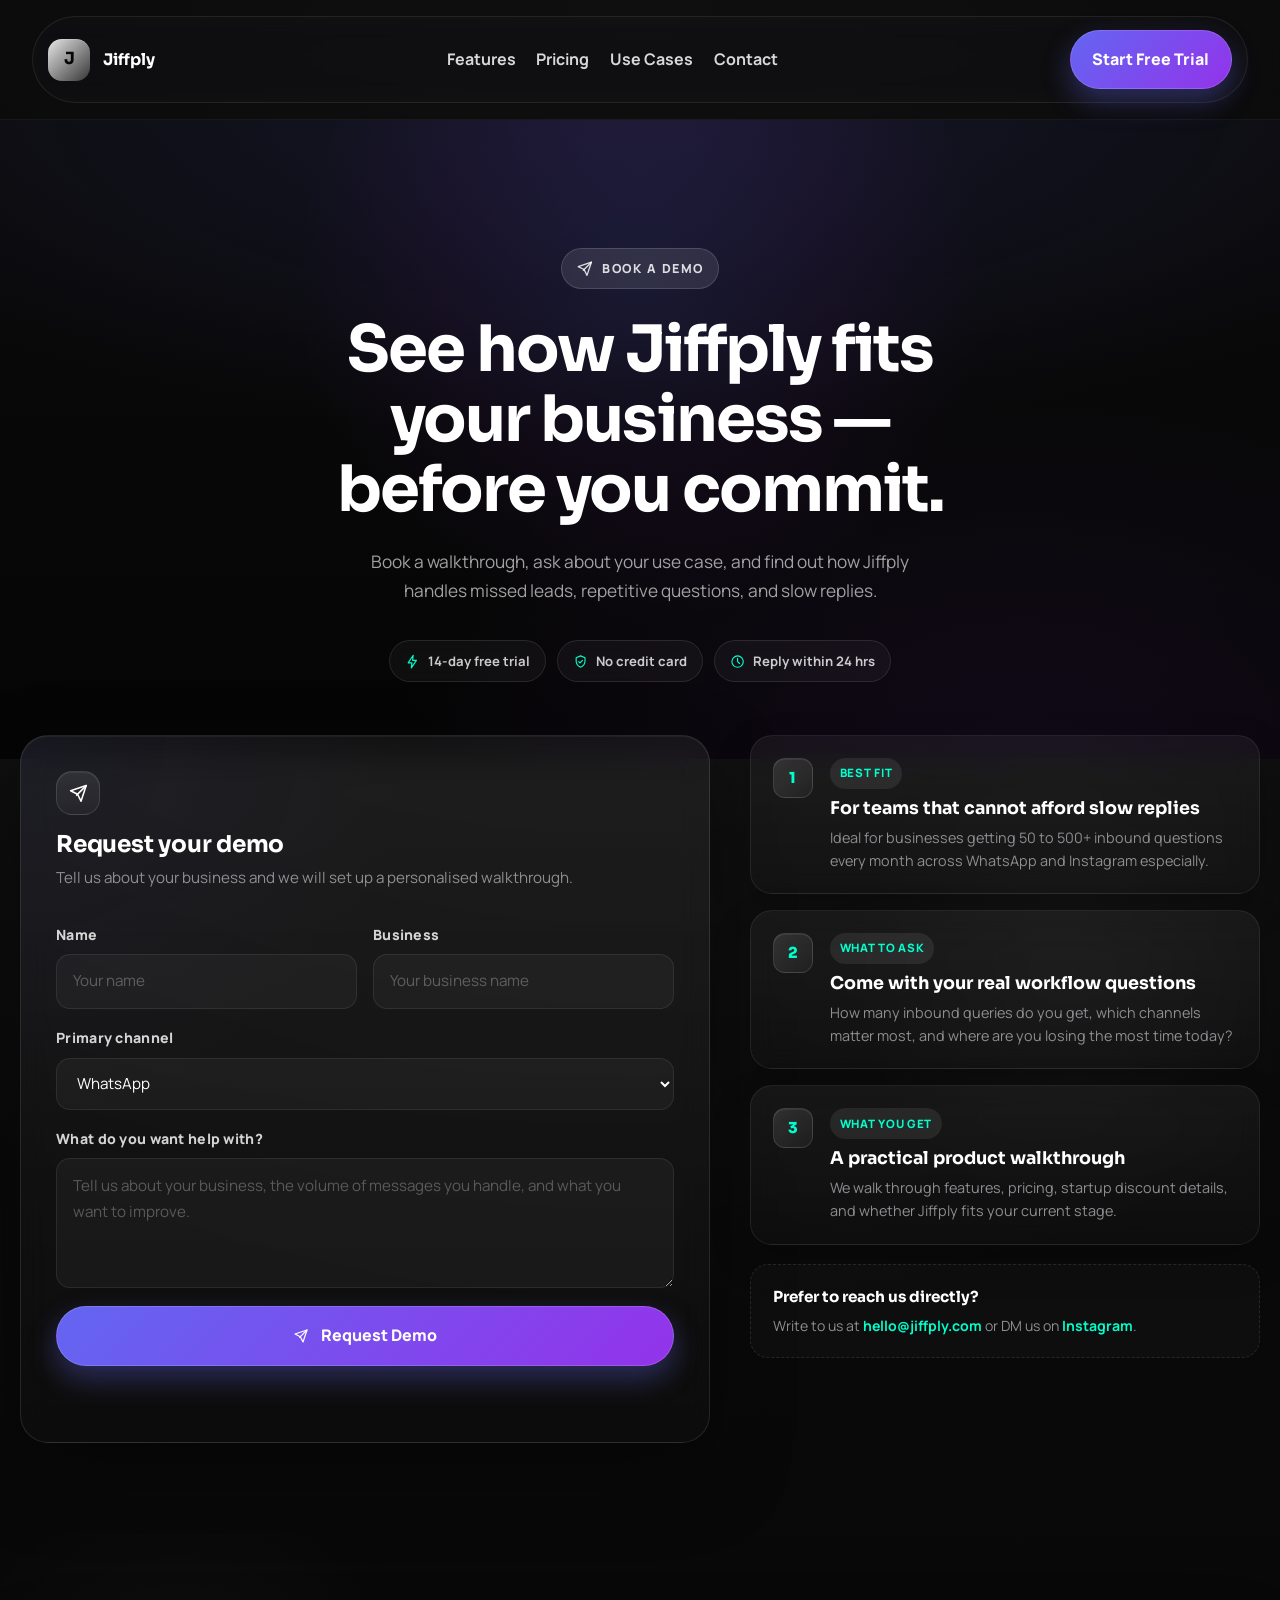
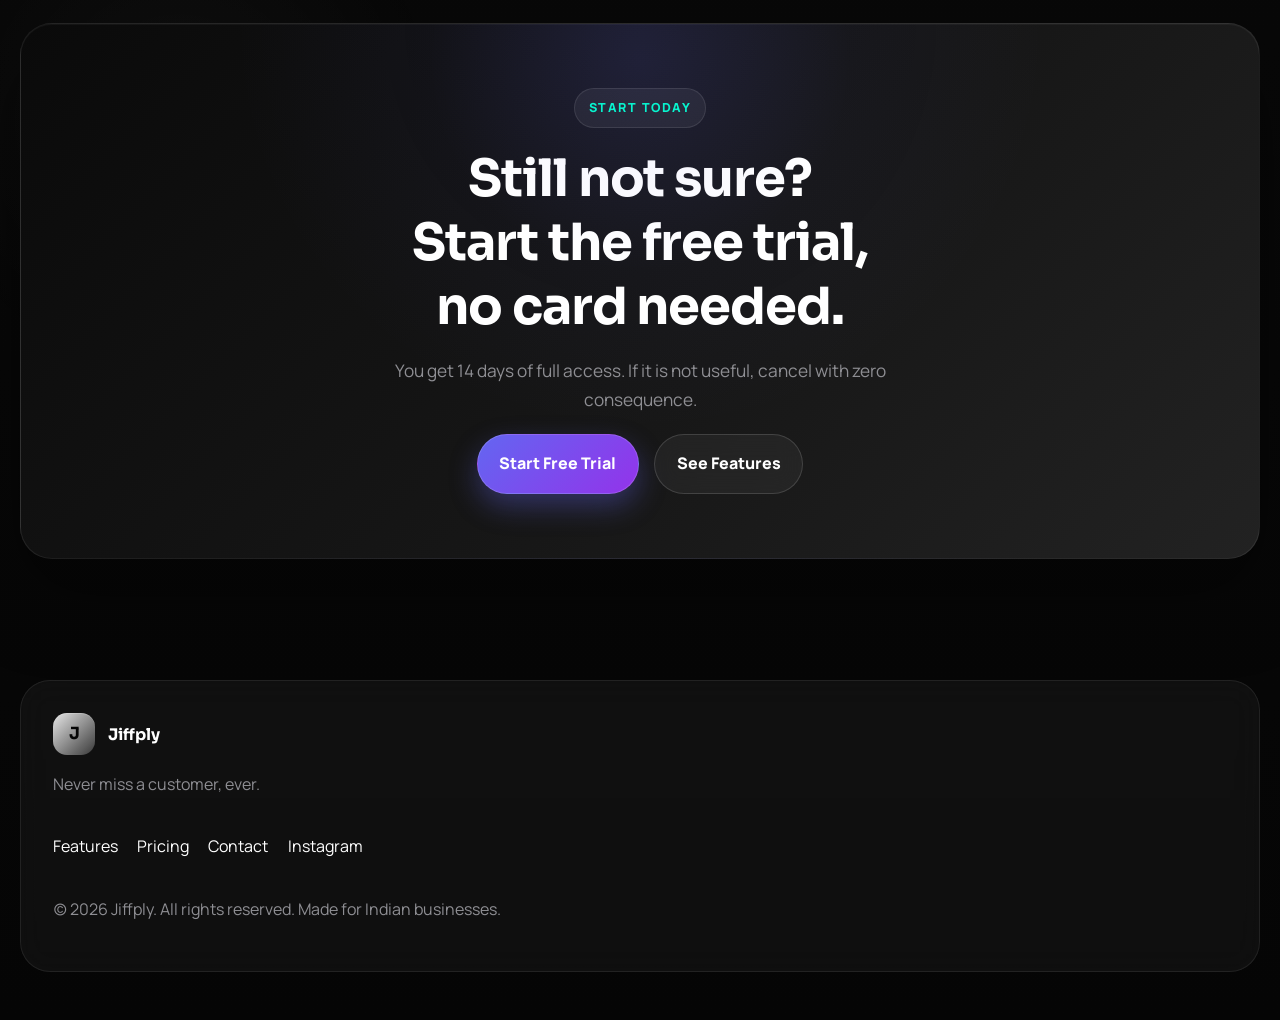
==== contact.html @ d22c8cb6 "feat: add global design system styles and update contact page layout" ====
<!DOCTYPE html>
<html lang="en">
  <head>
    <meta charset="UTF-8" />
    <meta name="viewport" content="width=device-width, initial-scale=1.0" />
    <title>Contact Jiffply | Book a Demo</title>
    <meta
      name="description"
      content="Book a Jiffply demo and see how it can reduce missed leads, speed up replies, and improve customer communication across all channels."
    />
    <link rel="preconnect" href="https://fonts.googleapis.com" />
    <link rel="preconnect" href="https://fonts.gstatic.com" crossorigin />
    <link
      href="https://fonts.googleapis.com/css2?family=Manrope:wght@400;500;600;700;800&family=Sora:wght@600;700;800&display=swap"
      rel="stylesheet"
    />
    <link rel="stylesheet" href="assets/css/style.css" />
  </head>
  <body>
    <svg class="icon-sprite" aria-hidden="true">
      <symbol id="icon-chat" viewBox="0 0 24 24">
        <path d="M7 17.5 4 20l1-4.2A8 8 0 1 1 20 12a8 8 0 0 1-8 8 8.2 8.2 0 0 1-5-1.7Z" />
      </symbol>
      <symbol id="icon-file" viewBox="0 0 24 24">
        <path d="M14 3H8a2 2 0 0 0-2 2v14a2 2 0 0 0 2 2h8a2 2 0 0 0 2-2V7Z" />
        <path d="M14 3v4h4" />
        <path d="M9 13h6" />
        <path d="M9 17h4" />
      </symbol>
      <symbol id="icon-bolt" viewBox="0 0 24 24">
        <path d="M13 2 5 14h6l-1 8 8-12h-6Z" />
      </symbol>
      <symbol id="icon-briefcase" viewBox="0 0 24 24">
        <rect x="4" y="7" width="16" height="12" rx="2" />
        <path d="M8 7V5a2 2 0 0 1 2-2h4a2 2 0 0 1 2 2v2" />
        <path d="M4 12h16" />
      </symbol>
      <symbol id="icon-send" viewBox="0 0 24 24">
        <path d="M21 3 10 14" />
        <path d="m21 3-6 18-4-8-8-4Z" />
      </symbol>
      <symbol id="icon-users" viewBox="0 0 24 24">
        <circle cx="9" cy="8" r="3" />
        <path d="M4 19a5 5 0 0 1 10 0" />
        <path d="M16 5.5a3 3 0 0 1 0 5" />
        <path d="M15 19a4.5 4.5 0 0 1 5-4.4" />
      </symbol>
      <symbol id="icon-check" viewBox="0 0 24 24">
        <path d="M5 12l5 5L20 7" />
      </symbol>
      <symbol id="icon-clock" viewBox="0 0 24 24">
        <circle cx="12" cy="12" r="9" />
        <path d="M12 7v5l3 3" />
      </symbol>
      <symbol id="icon-shield" viewBox="0 0 24 24">
        <path d="m12 3 7 3v5c0 4.5-3 8.1-7 10-4-1.9-7-5.5-7-10V6Z" />
        <path d="m9 12 2 2 4-4" />
      </symbol>
    </svg>
    <div class="page-shell">
      <header class="site-header" data-header>
        <div class="container">
          <div class="nav-wrap">
            <a class="brand" href="index.html"><span class="brand-mark"><span>J</span></span><span>Jiffply</span></a>
            <nav class="nav-links" aria-label="Primary">
              <a href="features.html">Features</a>
              <a href="pricing.html">Pricing</a>
              <a href="index.html#use-cases">Use Cases</a>
              <a href="contact.html">Contact</a>
            </nav>
            <div class="nav-actions">
              <a class="btn btn-primary" href="#demo">Start Free Trial</a>
            </div>
            <button class="menu-toggle" type="button" aria-label="Open menu" aria-expanded="false" data-menu-toggle>
              <span class="sr-only">Menu</span>
              <span class="menu-toggle-bars" aria-hidden="true">
                <span></span>
                <span></span>
                <span></span>
              </span>
            </button>
          </div>
          <div class="mobile-backdrop" data-mobile-backdrop hidden></div>
          <aside class="mobile-panel" data-mobile-panel hidden role="dialog" aria-modal="true" aria-label="Mobile navigation">
            <div class="mobile-panel-head">
              <a class="brand" href="index.html" aria-label="Jiffply home">
                <span class="brand-mark"><span>J</span></span>
                <span>Jiffply</span>
              </a>
              <button class="mobile-close" type="button" aria-label="Close menu" data-menu-close>
                <span class="sr-only">Close menu</span>
                <span aria-hidden="true">+</span>
              </button>
            </div>
            <div class="mobile-panel-links">
              <a href="features.html">Features</a>
              <a href="pricing.html">Pricing</a>
              <a href="index.html#use-cases">Use Cases</a>
              <a href="contact.html">Contact</a>
            </div>
            <div class="mobile-panel-foot">
              <a class="mobile-social" href="https://www.instagram.com/jiffply/" target="_blank" rel="noreferrer">Instagram / @jiffply</a>
              <a class="btn btn-primary" href="#demo">Start Free Trial</a>
            </div>
          </aside>
        </div>
      </header>

      <main>
        <!-- ═══ HERO ═══ -->
        <section class="contact-hero" id="demo">
          <div class="contact-hero-glow" aria-hidden="true"></div>
          <div class="container">
            <div class="contact-hero-inner">
              <span class="eyebrow"><svg class="icon" aria-hidden="true"><use href="#icon-send"></use></svg> Book a demo</span>
              <h1 class="contact-hero-title">See how Jiffply fits your business — before you commit.</h1>
              <p class="contact-hero-lead">Book a walkthrough, ask about your use case, and find out how Jiffply handles missed leads, repetitive questions, and slow replies.</p>
              <div class="contact-trust-strip">
                <div class="contact-trust-item">
                  <svg class="icon" aria-hidden="true"><use href="#icon-bolt"></use></svg>
                  <span>14-day free trial</span>
                </div>
                <div class="contact-trust-item">
                  <svg class="icon" aria-hidden="true"><use href="#icon-shield"></use></svg>
                  <span>No credit card</span>
                </div>
                <div class="contact-trust-item">
                  <svg class="icon" aria-hidden="true"><use href="#icon-clock"></use></svg>
                  <span>Reply within 24 hrs</span>
                </div>
              </div>
            </div>
          </div>
        </section>

        <!-- ═══ FORM + INFO GRID ═══ -->
        <section class="section contact-section">
          <div class="container contact-layout">
            <!-- Form Column -->
            <div class="contact-form-col">
              <div class="contact-form-card reveal">
                <div class="contact-form-head">
                  <div class="feature-icon icon-compact"><svg class="icon" aria-hidden="true"><use href="#icon-send"></use></svg></div>
                  <h2 class="contact-form-title">Request your demo</h2>
                  <p class="contact-form-subtitle">Tell us about your business and we will set up a personalised walkthrough.</p>
                </div>
                <form class="contact-form" data-demo-form>
                  <div class="contact-form-row">
                    <div class="field">
                      <label for="name">Name</label>
                      <input id="name" name="name" type="text" placeholder="Your name" />
                    </div>
                    <div class="field">
                      <label for="business">Business</label>
                      <input id="business" name="business" type="text" placeholder="Your business name" />
                    </div>
                  </div>
                  <div class="field">
                    <label for="channel">Primary channel</label>
                    <select id="channel" name="channel">
                      <option>WhatsApp</option>
                      <option>Instagram</option>
                      <option>Website</option>
                      <option>Email</option>
                    </select>
                  </div>
                  <div class="field">
                    <label for="message">What do you want help with?</label>
                    <textarea id="message" name="message" placeholder="Tell us about your business, the volume of messages you handle, and what you want to improve."></textarea>
                  </div>
                  <button class="btn btn-primary contact-submit-btn" type="submit">
                    <svg class="icon" aria-hidden="true"><use href="#icon-send"></use></svg>
                    Request Demo
                  </button>
                  <p class="form-status" data-form-status></p>
                </form>
              </div>
            </div>

            <!-- Info Column -->
            <div class="contact-info-col">
              <div class="contact-info-stack">
                <article class="contact-info-card reveal">
                  <div class="contact-info-number">1</div>
                  <div class="contact-info-body">
                    <span class="card-kicker">Best fit</span>
                    <h3 class="card-title">For teams that cannot afford slow replies</h3>
                    <p class="muted">Ideal for businesses getting 50 to 500+ inbound questions every month across WhatsApp and Instagram especially.</p>
                  </div>
                </article>
                <article class="contact-info-card reveal">
                  <div class="contact-info-number">2</div>
                  <div class="contact-info-body">
                    <span class="card-kicker">What to ask</span>
                    <h3 class="card-title">Come with your real workflow questions</h3>
                    <p class="muted">How many inbound queries do you get, which channels matter most, and where are you losing the most time today?</p>
                  </div>
                </article>
                <article class="contact-info-card reveal">
                  <div class="contact-info-number">3</div>
                  <div class="contact-info-body">
                    <span class="card-kicker">What you get</span>
                    <h3 class="card-title">A practical product walkthrough</h3>
                    <p class="muted">We walk through features, pricing, startup discount details, and whether Jiffply fits your current stage.</p>
                  </div>
                </article>
              </div>

              <!-- Direct contact mini-section -->
              <div class="contact-direct-card reveal">
                <strong>Prefer to reach us directly?</strong>
                <p class="muted">Write to us at <a href="mailto:hello@jiffply.com" class="contact-email-link">hello@jiffply.com</a> or DM us on <a href="https://www.instagram.com/jiffply/" target="_blank" rel="noreferrer" class="contact-email-link">Instagram</a>.</p>
              </div>
            </div>
          </div>
        </section>

        <!-- ═══ CTA BAND ═══ -->
        <section class="section">
          <div class="container">
            <div class="contact-cta-band reveal">
              <div class="contact-cta-glow" aria-hidden="true"></div>
              <span class="eyebrow eyebrow-dark">Start today</span>
              <h2 class="section-title">Still not sure? Start the free trial, no card needed.</h2>
              <p class="lead" style="max-width: 560px;">You get 14 days of full access. If it is not useful, cancel with zero consequence.</p>
              <div class="btn-row" style="justify-content: center; margin-top: 1.2rem;">
                <a class="btn btn-primary" href="#demo">Start Free Trial</a>
                <a class="btn btn-secondary" href="features.html">See Features</a>
              </div>
            </div>
          </div>
        </section>
      </main>

      <footer class="site-footer">
        <div class="container">
          <div class="footer-shell">
            <div>
              <a class="brand" href="index.html" style="color: var(--ink);"><span class="brand-mark"><span>J</span></span><span>Jiffply</span></a>
              <p class="footer-meta">Never miss a customer, ever.</p>
            </div>
            <div class="footer-links">
              <a href="features.html">Features</a>
              <a href="pricing.html">Pricing</a>
              <a href="contact.html">Contact</a>
              <a href="https://www.instagram.com/jiffply/" target="_blank" rel="noreferrer">Instagram</a>
            </div>
            <div class="footer-meta">
              <p>(c) 2026 Jiffply. All rights reserved. Made for Indian businesses.</p>
            </div>
          </div>
        </div>
      </footer>
    </div>

    <script src="assets/js/main.js"></script>
  </body>
</html>
---- assets/css/style.css ----
:root {
  --ink: #ffffff;
  --ink-soft: #8e8e93;
  --paper: #050505;
  --surface: rgba(255, 255, 255, 0.035);
  --surface-2: rgba(255, 255, 255, 0.06);
  --line: rgba(255, 255, 255, 0.08);
  --navy: #050505;
  --teal: #00ffcc;
  --teal-bright: #33ffdd;
  --green: #10b981;
  --rose: #f43f5e;
  --sky: #0ea5e9;
  --gold: #f59e0b;
  --primary: #6366f1;
  --primary-glow: rgba(99, 102, 241, 0.18);
  --accent: #9333ea;
  --radius-xl: 32px;
  --radius-lg: 24px;
  --radius-md: 18px;
  --shadow-lg: 0 28px 70px rgba(0, 0, 0, 0.65);
  --shadow-md: 0 18px 42px rgba(0, 0, 0, 0.45);
  --max-width: 1240px;
  --section-space: clamp(3.5rem, 7vw, 6.5rem);
}

*,
*::before,
*::after {
  box-sizing: border-box;
}

html {
  scroll-behavior: smooth;
}

body {
  margin: 0;
  font-family: "Manrope", sans-serif;
  color: var(--ink);
  background: 
    radial-gradient(circle at 50% 0%, rgba(255, 255, 255, 0.06) 0%, transparent 50%),
    linear-gradient(180deg, #0d0d0d 0%, #050505 100%);
  line-height: 1.7;
}

body::before,
body::after {
  content: "";
  position: fixed;
  inset: 0;
  pointer-events: none;
  z-index: -2;
}

body::after {
  z-index: -1;
  opacity: 0.12;
  background-image:
    linear-gradient(rgba(255, 255, 255, 0.02) 1px, transparent 1px),
    linear-gradient(90deg, rgba(255, 255, 255, 0.02) 1px, transparent 1px);
  background-size: 40px 40px;
  mask-image: linear-gradient(180deg, rgba(0, 0, 0, 0.35), transparent 90%);
}

body.menu-open {
  overflow: hidden;
}

a {
  color: inherit;
  text-decoration: none;
}

button,
input,
textarea,
select {
  font: inherit;
}

svg,
img {
  display: block;
  max-width: 100%;
}

.icon-sprite {
  position: absolute;
  width: 0;
  height: 0;
  overflow: hidden;
}

.icon {
  width: 1.1rem;
  height: 1.1rem;
  fill: none;
  stroke: currentColor;
  stroke-width: 1.8;
  stroke-linecap: round;
  stroke-linejoin: round;
  flex: 0 0 auto;
}

.page-shell {
  overflow: clip;
}

.container {
  width: min(calc(100% - 1.4rem), var(--max-width));
  margin: 0 auto;
}

.homepage main {
  display: grid;
  gap: 1.35rem;
  padding: 0 0 2.25rem;
}

.homepage .container {
  width: min(calc(100% - 1.8rem), 1360px);
}

.homepage .hero,
.homepage .section {
  padding: 0;
}

.homepage .section::before {
  display: none;
}

.homepage .social-strip {
  margin: 0;
}

.homepage .hero > .container,
.homepage .section > .container,
.homepage .social-strip > .container {
  position: relative;
  padding: clamp(1.45rem, 2.8vw, 2.45rem);
  border-radius: 38px;
  overflow: hidden;
  isolation: isolate;
  border: 1px solid rgba(255, 255, 255, 0.08);
  background: linear-gradient(180deg, rgba(255, 255, 255, 0.045), rgba(255, 255, 255, 0.02));
  box-shadow:
    0 28px 80px rgba(0, 0, 0, 0.34),
    inset 0 1px 0 rgba(255, 255, 255, 0.05);
}

.homepage .hero > .container {
  padding: clamp(1.65rem, 3vw, 2.7rem);
  border-color: rgba(255, 255, 255, 0.1);
  background: linear-gradient(180deg, rgba(255, 255, 255, 0.055), rgba(255, 255, 255, 0.022));
}

.homepage .hero > .container::before,
.homepage .section > .container::before,
.homepage .social-strip > .container::before {
  content: "";
  position: absolute;
  inset: -1px;
  border-radius: inherit;
  background:
    radial-gradient(circle at 12% 0%, rgba(255, 255, 255, 0.14), transparent 24%),
    radial-gradient(circle at 88% 100%, rgba(255, 255, 255, 0.1), transparent 30%),
    linear-gradient(180deg, rgba(255, 255, 255, 0.035), transparent 30%);
  z-index: -2;
  opacity: 0.92;
}

.homepage .hero > .container::after,
.homepage .section > .container::after,
.homepage .social-strip > .container::after {
  content: "";
  position: absolute;
  inset: 0;
  border-radius: inherit;
  background-image:
    linear-gradient(rgba(255, 255, 255, 0.024) 1px, transparent 1px),
    linear-gradient(90deg, rgba(255, 255, 255, 0.024) 1px, transparent 1px);
  background-size: 34px 34px;
  opacity: 0.24;
  mask-image: linear-gradient(180deg, rgba(0, 0, 0, 0.55), transparent 94%);
  z-index: -1;
  pointer-events: none;
}

.homepage .hero-grid,
.homepage .split,
.homepage .channel-showcase {
  gap: clamp(1.35rem, 2.6vw, 2.2rem);
}

.homepage .hero-panel {
  padding: clamp(1.35rem, 2.3vw, 2rem);
  border-radius: 30px;
  background: linear-gradient(180deg, rgba(255, 255, 255, 0.06), rgba(255, 255, 255, 0.025));
  border: 1px solid rgba(255, 255, 255, 0.08);
  box-shadow: inset 0 1px 0 rgba(255, 255, 255, 0.045);
}

.homepage .title {
  max-width: 16ch;
  text-wrap: balance;
}

.homepage .section-header {
  max-width: 820px;
  margin-bottom: 2.4rem;
}

.homepage .hero-note {
  width: fit-content;
  padding: 0.82rem 1rem;
  border-radius: 999px;
  border: 1px solid rgba(255, 255, 255, 0.1);
  background: rgba(255, 255, 255, 0.05);
  box-shadow: 0 12px 32px rgba(0, 0, 0, 0.2);
}

.homepage .stat-card {
  background: linear-gradient(180deg, rgba(255, 255, 255, 0.075), rgba(255, 255, 255, 0.035));
  box-shadow:
    0 16px 40px rgba(0, 0, 0, 0.2),
    inset 0 1px 0 rgba(255, 255, 255, 0.04);
}

.homepage .hero-board {
  min-height: 520px;
}

.homepage .board-shell {
  padding: 1.3rem;
  border-radius: 38px;
  box-shadow:
    0 36px 90px rgba(0, 0, 0, 0.42),
    inset 0 1px 0 rgba(255, 255, 255, 0.06);
}

.homepage .strip-card,
.homepage .story-card,
.homepage .feature-card,
.homepage .problem-card,
.homepage .persona-card,
.homepage .compare-card,
.homepage .pricing-card,
.homepage .trust-card,
.homepage .privacy-point,
.homepage .channel-panel,
.homepage .pricing-stat,
.homepage .pricing-features,
.homepage .pricing-side-card {
  border-color: rgba(255, 255, 255, 0.1);
  box-shadow:
    0 20px 46px rgba(0, 0, 0, 0.26),
    inset 0 1px 0 rgba(255, 255, 255, 0.03);
}

.homepage .strip-card,
.homepage .story-card,
.homepage .feature-card,
.homepage .problem-card,
.homepage .persona-card,
.homepage .compare-card,
.homepage .pricing-card,
.homepage .trust-card,
.homepage .channel-panel {
  transition:
    transform 220ms ease,
    border-color 220ms ease,
    box-shadow 220ms ease,
    background 220ms ease;
}

.homepage .strip-card:hover,
.homepage .story-card:hover,
.homepage .feature-card:hover,
.homepage .problem-card:hover,
.homepage .persona-card:hover,
.homepage .compare-card:hover,
.homepage .pricing-card:hover,
.homepage .trust-card:hover,
.homepage .channel-panel:hover {
  transform: translateY(-5px);
  border-color: rgba(255, 255, 255, 0.16);
  box-shadow:
    0 28px 64px rgba(0, 0, 0, 0.34),
    0 0 38px rgba(255, 255, 255, 0.045),
    inset 0 1px 0 rgba(255, 255, 255, 0.05);
}

.homepage .story-grid,
.homepage .feature-grid,
.homepage .persona-grid,
.homepage .trust-grid,
.homepage .pricing-showcase,
.homepage .faq-list {
  gap: 1.15rem;
}

.homepage .compare-card {
  background: linear-gradient(180deg, rgba(255, 255, 255, 0.055), rgba(255, 255, 255, 0.028));
}

.homepage .faq-list {
  padding: 0.35rem 0.2rem 0;
}

.homepage .proof-rail,
.homepage .problem-layout,
.homepage .process-shell,
.homepage .feature-layout,
.homepage .channel-editorial,
.homepage .truth-layout {
  display: grid;
  gap: 1.35rem;
}

.homepage .proof-rail {
  align-items: end;
}

.homepage .proof-copy .section-title {
  max-width: 13ch;
}

.homepage .proof-stats {
  display: grid;
  gap: 0.8rem;
}

.homepage .proof-stat {
  padding: 1rem 0;
  border-top: 1px solid rgba(255, 255, 255, 0.12);
}

.homepage .proof-stat:first-child {
  border-top: 0;
  padding-top: 0;
}

.homepage .proof-stat strong {
  display: block;
  margin-bottom: 0.2rem;
  font-family: "Sora", sans-serif;
  font-size: clamp(1.7rem, 4vw, 2.5rem);
  line-height: 1;
}

.homepage .problem-pulse,
.homepage .feature-spotlight,
.homepage .truth-compare {
  border: 1px solid rgba(255, 255, 255, 0.08);
  background: linear-gradient(180deg, rgba(255, 255, 255, 0.05), rgba(255, 255, 255, 0.022));
  box-shadow:
    0 18px 44px rgba(0, 0, 0, 0.2),
    inset 0 1px 0 rgba(255, 255, 255, 0.035);
}

.homepage .problem-pulse {
  display: grid;
  gap: 0.35rem;
  margin-top: 1.5rem;
  padding: 1rem 1.1rem;
  border-radius: 22px;
}

.homepage .pain-list {
  display: grid;
  gap: 0.4rem;
}

.homepage .pain-item,
.homepage .feature-line,
.homepage .privacy-line,
.homepage .audience-row {
  display: flex;
  gap: 1rem;
  align-items: flex-start;
  padding: 1.15rem 0;
  border-top: 1px solid rgba(255, 255, 255, 0.1);
}

.homepage .pain-item:first-child,
.homepage .feature-line:first-child,
.homepage .privacy-line:first-child,
.homepage .audience-row:first-child {
  border-top: 0;
  padding-top: 0;
}

.homepage .pain-item .card-title,
.homepage .feature-line strong,
.homepage .channel-band strong,
.homepage .audience-copy .card-title {
  margin-top: 0.2rem;
}

.homepage .feature-line strong {
  display: block;
  margin-bottom: 0.28rem;
  font-family: "Sora", sans-serif;
  font-size: 1rem;
}

.homepage .feature-line span {
  color: var(--ink-soft);
}

.homepage .process-copy {
  max-width: 680px;
}

.homepage .process-steps {
  display: grid;
  gap: 0.9rem;
}

.homepage .process-step {
  display: flex;
  gap: 1rem;
  align-items: flex-start;
  padding: 1.1rem 1.15rem;
  border-radius: 24px;
  border: 1px solid rgba(255, 255, 255, 0.08);
  background: linear-gradient(180deg, rgba(255, 255, 255, 0.04), rgba(255, 255, 255, 0.02));
}

.homepage .process-step .card-title {
  margin-top: 0.45rem;
}

.homepage .feature-spotlight {
  padding: 1.3rem;
  border-radius: 28px;
}

.homepage .feature-spotlight .section-title {
  font-size: clamp(1.8rem, 3vw, 2.8rem);
}

.homepage .feature-points,
.homepage .truth-points {
  display: grid;
  gap: 0.8rem;
  margin: 1.25rem 0 0;
  padding: 0;
  list-style: none;
}

.homepage .feature-points li,
.homepage .truth-points li {
  position: relative;
  padding-left: 1.15rem;
  color: var(--ink-soft);
}

.homepage .feature-points li::before,
.homepage .truth-points li::before {
  content: "";
  position: absolute;
  left: 0;
  top: 0.62rem;
  width: 0.45rem;
  height: 0.45rem;
  border-radius: 999px;
  background: #fff;
  box-shadow: 0 0 12px rgba(255, 255, 255, 0.32);
}

.homepage .feature-lines {
  display: grid;
  gap: 0;
}

.homepage .channel-band-stack {
  display: grid;
  gap: 0;
}

.homepage .channel-band {
  padding: 1.15rem 0;
  border-top: 1px solid rgba(255, 255, 255, 0.12);
}

.homepage .channel-band:first-child {
  border-top: 0;
  padding-top: 0;
}

.homepage .channel-band p,
.homepage .privacy-line p {
  margin: 0.35rem 0 0;
  color: var(--ink-soft);
}

.homepage .truth-copy {
  max-width: 720px;
}

.homepage .truth-compare {
  display: grid;
  border-radius: 28px;
  overflow: hidden;
}

.homepage .truth-column {
  padding: 1.3rem;
}

.homepage .truth-column + .truth-column {
  border-top: 1px solid rgba(255, 255, 255, 0.08);
}

.homepage .truth-column-bad {
  background: linear-gradient(180deg, rgba(255, 255, 255, 0.045), rgba(255, 255, 255, 0.025));
}

.homepage .truth-column-good {
  background: linear-gradient(180deg, rgba(255, 255, 255, 0.065), rgba(255, 255, 255, 0.03));
}

.homepage .privacy-lines {
  display: grid;
  gap: 0;
  margin-top: 1.4rem;
}

.homepage .privacy-line strong {
  display: block;
  font-family: "Sora", sans-serif;
}

.homepage .audience-list {
  display: grid;
  gap: 0;
}

.homepage .audience-row {
  display: grid;
  gap: 0.9rem;
  align-items: start;
}

.homepage .audience-role {
  display: flex;
  align-items: center;
  gap: 0.85rem;
  min-width: 0;
}

.homepage .audience-copy {
  min-width: 0;
}

.homepage .audience-copy .card-title {
  margin-bottom: 0.45rem;
}

.homepage .audience-signal {
  align-self: start;
  justify-self: start;
  padding: 0.55rem 0.8rem;
  border-radius: 999px;
  border: 1px solid rgba(255, 255, 255, 0.1);
  background: rgba(255, 255, 255, 0.06);
  color: var(--ink);
  font-size: 0.8rem;
  font-weight: 800;
  white-space: nowrap;
}

.section {
  padding: var(--section-space) 0;
  position: relative;
}

.section::before {
  content: "";
  position: absolute;
  inset: 0;
  z-index: -1;
  pointer-events: none;
}

.section:nth-of-type(odd)::before {
  background: radial-gradient(circle at 14% 26%, rgba(255, 255, 255, 0.035), transparent 22%);
}

.section:nth-of-type(even)::before {
  background: radial-gradient(circle at 84% 30%, rgba(255, 255, 255, 0.03), transparent 22%);
}

.section-header {
  max-width: 740px;
  margin-bottom: 2.2rem;
}

.eyebrow {
  display: inline-flex;
  align-items: center;
  gap: 0.55rem;
  padding: 0.55rem 0.85rem;
  border-radius: 999px;
  border: 1px solid rgba(255, 255, 255, 0.14);
  background: rgba(255, 255, 255, 0.1);
  color: rgba(255, 255, 255, 0.84);
  font-size: 0.78rem;
  font-weight: 800;
  letter-spacing: 0.12em;
  text-transform: uppercase;
  margin-bottom: 1.15rem;
}

.eyebrow-dark {
  background: rgba(255, 255, 255, 0.06);
  border-color: rgba(255, 255, 255, 0.1);
  color: var(--teal);
}

.title {
  margin: 1rem 0 1.2rem;
  font-family: "Sora", sans-serif;
  font-size: clamp(2.8rem, 7vw, 5.5rem);
  line-height: 1.2;
  letter-spacing: -0.03em;
}

.section-title {
  margin: 0 0 1rem;
  font-family: "Sora", sans-serif;
  font-size: clamp(2rem, 4vw, 3.5rem);
  line-height: 1.25;
  letter-spacing: -0.02em;
}

.lead,
.section-copy,
.muted {
  color: var(--ink-soft);
}

.lead {
  font-size: 1.08rem;
  max-width: 700px;
}

.btn-row {
  display: flex;
  flex-wrap: wrap;
  gap: 0.95rem;
}

.btn {
  display: inline-flex;
  align-items: center;
  justify-content: center;
  gap: 0.65rem;
  min-height: 54px;
  padding: 0.95rem 1.35rem;
  border: 1px solid transparent;
  border-radius: 999px;
  font-weight: 800;
  transition: transform 180ms ease, box-shadow 180ms ease, background 180ms ease, border-color 180ms ease;
}

.btn:hover,
.btn:focus-visible {
  transform: translateY(-2px);
}

.btn .icon {
  width: 1.05rem;
  height: 1.05rem;
  flex: 0 0 auto;
}

.stat-icon {
  display: inline-grid;
  place-items: center;
  width: 38px;
  height: 38px;
  border-radius: 10px;
  margin-bottom: 0.55rem;
  background: rgba(255, 255, 255, 0.03);
}

.btn-primary {
  background: linear-gradient(135deg, var(--primary), var(--accent));
  color: #ffffff;
  border: 1px solid rgba(255, 255, 255, 0.15);
  box-shadow: 0 12px 28px rgba(99, 102, 241, 0.35);
}

.btn-primary:hover {
  background: linear-gradient(135deg, #4f46e5, #7c3aed);
  box-shadow: 0 16px 36px rgba(99, 102, 241, 0.55), 0 0 20px rgba(147, 51, 234, 0.3);
  transform: translateY(-2px);
}

.btn-secondary {
  background: rgba(255, 255, 255, 0.05);
  border-color: rgba(255, 255, 255, 0.14);
  color: #fff;
  backdrop-filter: blur(12px);
}

.btn-ghost {
  background: rgba(255, 255, 255, 0.07);
  border-color: rgba(255, 255, 255, 0.12);
  color: var(--ink);
}

.site-header {
  position: sticky;
  top: 0;
  z-index: 50;
  padding: 1rem 0;
  transition: padding 180ms ease, background 180ms ease, box-shadow 180ms ease, border 180ms ease;
  backdrop-filter: blur(20px);
  background: rgba(3, 3, 6, 0.45);
  border-bottom: 1px solid rgba(255, 255, 255, 0.05);
}

.site-header .container {
  width: min(calc(100% - 4rem), 1460px);
}

.site-header.is-scrolled {
  padding: 0.6rem 0;
  background: rgba(3, 3, 6, 0.78);
  box-shadow: 0 12px 40px rgba(0, 0, 0, 0.4);
  border-bottom: 1px solid rgba(255, 255, 255, 0.08);
}

.nav-wrap {
  display: flex;
  align-items: center;
  justify-content: space-between;
  gap: 1rem;
  padding: 0.8rem 0.95rem;
  border-radius: 999px;
  border: 1px solid rgba(255, 255, 255, 0.08);
  background: rgba(255, 255, 255, 0.03);
  backdrop-filter: blur(8px);
}

.brand {
  display: inline-flex;
  align-items: center;
  gap: 0.8rem;
  font-family: "Sora", sans-serif;
  font-weight: 700;
  color: #fff;
}

.brand-mark {
  width: 42px;
  height: 42px;
  display: inline-grid;
  place-items: center;
  border-radius: 14px;
  background: linear-gradient(135deg, rgba(255, 255, 255, 0.9), rgba(130, 130, 130, 0.35));
  box-shadow: inset 0 1px 0 rgba(255, 255, 255, 0.18);
  color: #050505;
}

.brand-mark span {
  font-size: 1.05rem;
}

.nav-links,
.nav-actions {
  display: none;
}

.nav-links {
  gap: 1.3rem;
  color: rgba(255, 255, 255, 0.84);
}

.nav-links a {
  font-weight: 700;
}

.menu-toggle {
  width: 48px;
  height: 48px;
  padding: 0;
  border: 1px solid rgba(255, 255, 255, 0.14);
  border-radius: 999px;
  background: rgba(255, 255, 255, 0.06);
  color: #fff;
  font-weight: 700;
  display: inline-grid;
  place-items: center;
  position: relative;
}

.menu-toggle-bars {
  width: 18px;
  display: grid;
  gap: 4px;
}

.menu-toggle-bars span {
  display: block;
  height: 2px;
  border-radius: 999px;
  background: #fff;
  transition: transform 180ms ease, opacity 180ms ease;
}

.menu-toggle[aria-expanded="true"] .menu-toggle-bars span:nth-child(1) {
  transform: translateY(6px) rotate(45deg);
}

.menu-toggle[aria-expanded="true"] .menu-toggle-bars span:nth-child(2) {
  opacity: 0;
}

.menu-toggle[aria-expanded="true"] .menu-toggle-bars span:nth-child(3) {
  transform: translateY(-6px) rotate(-45deg);
}

.sr-only {
  position: absolute;
  width: 1px;
  height: 1px;
  padding: 0;
  margin: -1px;
  overflow: hidden;
  clip: rect(0, 0, 0, 0);
  white-space: nowrap;
  border: 0;
}

.mobile-backdrop {
  position: fixed;
  inset: 0;
  background: rgba(0, 0, 0, 0.68);
  backdrop-filter: blur(10px);
  opacity: 0;
  transition: opacity 220ms ease;
  z-index: 58;
}

.mobile-backdrop[hidden],
.mobile-panel[hidden] {
  display: none;
}

.mobile-backdrop.is-open {
  opacity: 1;
}

.mobile-panel {
  position: fixed;
  top: 0;
  right: 0;
  width: min(88vw, 380px);
  height: 100dvh;
  display: grid;
  grid-template-rows: auto 1fr auto;
  gap: 1.15rem;
  padding: 1rem;
  border-left: 1px solid rgba(255, 255, 255, 0.12);
  border-radius: 28px 0 0 28px;
  background:
    radial-gradient(circle at top left, rgba(255, 255, 255, 0.12), transparent 28%),
    linear-gradient(180deg, rgba(23, 23, 23, 0.98), rgba(5, 5, 5, 0.99));
  color: #fff;
  box-shadow: -24px 0 80px rgba(0, 0, 0, 0.45);
  overflow-y: auto;
  transform: translateX(105%);
  opacity: 0;
  transition: transform 260ms cubic-bezier(0.22, 1, 0.36, 1), opacity 220ms ease;
  z-index: 59;
}

.mobile-panel.is-open {
  transform: translateX(0);
  opacity: 1;
}

.mobile-panel-head {
  display: flex;
  align-items: center;
  justify-content: space-between;
  gap: 0.8rem;
}

.mobile-close {
  width: 44px;
  height: 44px;
  padding: 0;
  border: 1px solid rgba(255, 255, 255, 0.12);
  border-radius: 999px;
  background: rgba(255, 255, 255, 0.06);
  color: #fff;
  display: inline-grid;
  place-items: center;
  cursor: pointer;
}

.mobile-close span[aria-hidden="true"] {
  font-size: 1.6rem;
  line-height: 1;
  transform: rotate(45deg);
}

.mobile-panel-links,
.mobile-panel-foot {
  display: grid;
  gap: 0.75rem;
}

.mobile-panel-links {
  align-content: start;
}

.mobile-panel-links a,
.mobile-social {
  display: flex;
  align-items: center;
  justify-content: space-between;
  gap: 0.8rem;
  padding: 0.95rem 1rem;
  border-radius: 18px;
  border: 1px solid rgba(255, 255, 255, 0.1);
  background: rgba(255, 255, 255, 0.05);
  color: #fff;
  font-weight: 700;
  transition: transform 180ms ease, border-color 180ms ease, background 180ms ease;
}

.mobile-panel-links a::after,
.mobile-social::after {
  content: "+";
  font-size: 1.1rem;
  line-height: 1;
  color: rgba(255, 255, 255, 0.72);
  transform: rotate(-45deg);
}

.mobile-panel-links a:hover,
.mobile-panel-links a:focus-visible,
.mobile-social:hover,
.mobile-social:focus-visible {
  transform: translateX(-2px);
  border-color: rgba(255, 255, 255, 0.16);
  background: rgba(255, 255, 255, 0.08);
}

.mobile-panel-foot {
  align-content: end;
}

.mobile-panel .btn {
  width: 100%;
}

.homepage .hero-cinematic {
  padding: clamp(1rem, 2.2vw, 2.5rem) 0 clamp(2.5rem, 5vw, 5rem);
  position: relative;
}

.homepage .hero-cinematic > .container {
  position: relative;
  padding: 0;
  border-radius: 0;
  overflow: visible;
  isolation: auto;
  border: none;
  background: transparent;
  box-shadow: none;
  width: min(calc(100% - 4rem), 1460px);
}

.hero-grain {
  position: absolute;
  inset: 0;
  background-image: radial-gradient(rgba(255, 255, 255, 0.14) 1px, transparent 0);
  background-size: 28px 28px;
  opacity: 0.12;
  pointer-events: none;
  z-index: 1;
}

.hero-asymmetric-grid {
  display: grid;
  grid-template-columns: minmax(55%, 1.2fr) minmax(360px, 0.8fr);
  gap: clamp(2rem, 4vw, 4.5rem);
  align-items: center;
  position: relative;
  z-index: 2;
}

@media (max-width: 1024px) {
  .hero-asymmetric-grid {
    grid-template-columns: 1fr;
    gap: 3.5rem;
  }
}

.hero-left-col {
  display: flex;
  flex-direction: column;
}

.hero-eyebrow-container {
  display: flex;
  align-items: center;
  gap: 0.8rem;
  margin-bottom: 1.8rem;
}

.premium-eyebrow {
  display: inline-flex;
  align-items: center;
  gap: 0.6rem;
  padding: 0.5rem 1rem;
  border-radius: 999px;
  border: 1px solid rgba(255, 255, 255, 0.15);
  background: rgba(255, 255, 255, 0.04);
  color: #fff;
  font-size: 0.72rem;
  font-weight: 800;
  letter-spacing: 0.15em;
  text-transform: uppercase;
}

.pulse-dot {
  width: 6px;
  height: 6px;
  border-radius: 50%;
  background: #00ffcc;
  box-shadow: 0 0 12px #00ffcc;
  animation: pulse-active 2s infinite;
}

@keyframes pulse-active {
  0%, 100% { opacity: 0.5; transform: scale(1); }
  50% { opacity: 1; transform: scale(1.3); }
}

.premium-tag {
  font-size: 0.72rem;
  font-weight: 800;
  color: rgba(255, 255, 255, 0.4);
  letter-spacing: 0.12em;
  text-transform: uppercase;
}

.cinematic-headline {
  font-family: "Sora", sans-serif;
  font-size: clamp(2.6rem, 5.8vw, 5.2rem);
  line-height: 0.94;
  letter-spacing: -0.05em;
  font-weight: 800;
  margin: 0 0 2.2rem;
  color: #fff;
  display: flex;
  flex-direction: column;
}

.headline-line {
  display: block;
  opacity: 0;
  transform: translateY(30px);
  animation: slide-up-cinematic 0.9s cubic-bezier(0.16, 1, 0.3, 1) forwards;
}

.headline-line.line-1 { animation-delay: 0.1s; }
.headline-line.line-2 { animation-delay: 0.22s; }
.headline-line.line-3 { 
  animation-delay: 0.34s;
  color: rgba(255, 255, 255, 0.85);
  background: linear-gradient(135deg, #fff 40%, rgba(255,255,255,0.3));
  -webkit-background-clip: text;
  -webkit-text-fill-color: transparent;
}

@keyframes slide-up-cinematic {
  to {
    opacity: 1;
    transform: translateY(0);
  }
}

.hero-asymmetric-body {
  padding-left: clamp(1.2rem, 3vw, 2.2rem);
  border-left: 1px solid rgba(255, 255, 255, 0.08);
  opacity: 0;
  transform: translateY(20px);
  animation: fade-in-up-editorial 0.8s cubic-bezier(0.16, 1, 0.3, 1) 0.48s forwards;
}

@keyframes fade-in-up-editorial {
  to {
    opacity: 1;
    transform: translateY(0);
  }
}

.hero-editorial-lead {
  font-family: "Manrope", sans-serif;
  font-size: 1.12rem;
  line-height: 1.7;
  color: rgba(255, 255, 255, 0.65);
  max-width: 580px;
  margin: 0 0 2.2rem;
}

.hero-editorial-actions {
  display: flex;
  flex-wrap: wrap;
  gap: 1.2rem;
  align-items: center;
  margin-bottom: 3.5rem;
}

.btn-premium-primary {
  background: #fff;
  color: #030306;
  border: 1px solid #fff;
  padding: 1.1rem 2.2rem;
  font-family: "Sora", sans-serif;
  font-size: 0.95rem;
  font-weight: 700;
  border-radius: 999px;
  display: inline-flex;
  align-items: center;
  gap: 0.8rem;
  box-shadow: 0 20px 40px rgba(255, 255, 255, 0.08);
  transition: all 0.3s cubic-bezier(0.16, 1, 0.3, 1);
  cursor: pointer;
}

.btn-premium-primary:hover {
  background: #00ffcc;
  border-color: #00ffcc;
  color: #030306;
  transform: translateY(-3px);
  box-shadow: 0 25px 50px rgba(0, 255, 204, 0.18);
}

.arrow-icon {
  width: 16px;
  height: 16px;
  stroke: currentColor;
  transition: transform 0.3s cubic-bezier(0.16, 1, 0.3, 1);
}

.btn-premium-primary:hover .arrow-icon {
  transform: translateX(4px);
}

.btn-premium-secondary {
  background: rgba(255, 255, 255, 0.02);
  color: rgba(255, 255, 255, 0.85);
  border: 1px solid rgba(255, 255, 255, 0.12);
  padding: 1.1rem 2.2rem;
  font-family: "Sora", sans-serif;
  font-size: 0.95rem;
  font-weight: 700;
  border-radius: 999px;
  transition: all 0.3s cubic-bezier(0.16, 1, 0.3, 1);
  cursor: pointer;
}

.btn-premium-secondary:hover {
  background: rgba(255, 255, 255, 0.06);
  border-color: rgba(255, 255, 255, 0.25);
  color: #fff;
  transform: translateY(-2px);
}

.hero-micro-specs {
  display: flex;
  flex-wrap: wrap;
  gap: clamp(1.5rem, 4vw, 3rem);
  border-top: 1px dashed rgba(255, 255, 255, 0.08);
  padding-top: 2rem;
}

.spec-item {
  display: flex;
  flex-direction: column;
  gap: 0.4rem;
}

.spec-label {
  font-size: 0.65rem;
  font-weight: 800;
  letter-spacing: 0.15em;
  color: rgba(255, 255, 255, 0.35);
}

.spec-val {
  font-family: "Sora", sans-serif;
  font-size: 1.05rem;
  font-weight: 700;
  color: rgba(255, 255, 255, 0.85);
}

.hero-right-col {
  display: flex;
  justify-content: center;
}

.canvas-viewport-wrapper {
  position: relative;
  width: 100%;
  aspect-ratio: 1 / 1;
  max-width: 580px;
  margin: 0 auto;
  border-radius: 32px;
  background: linear-gradient(180deg, rgba(255, 255, 255, 0.04) 0%, rgba(255, 255, 255, 0.005) 100%);
  border: 1px solid rgba(255, 255, 255, 0.07);
  padding: 12px;
  box-shadow: 
    0 40px 100px rgba(0, 0, 0, 0.7),
    inset 0 1px 0 rgba(255, 255, 255, 0.05);
  display: flex;
  flex-direction: column;
  justify-content: space-between;
  overflow: hidden;
  backdrop-filter: blur(24px);
  opacity: 0;
  transform: scale(0.96) translateY(20px);
  animation: fade-in-up-editorial 1s cubic-bezier(0.16, 1, 0.3, 1) 0.3s forwards;
}

.canvas-border-glow {
  position: absolute;
  inset: 0;
  pointer-events: none;
  border-radius: inherit;
  background: radial-gradient(400px circle at var(--mouse-x, 50%) var(--mouse-y, 50%), rgba(255,255,255,0.06), transparent 45%);
  z-index: 2;
}

.canvas-interactive-area {
  flex: 1;
  position: relative;
  width: 100%;
  border-radius: 20px;
  overflow: hidden;
}

#conversationEngineCanvas {
  width: 100%;
  height: 100%;
  display: block;
  background: #030306;
}

.engine-dashboard-controls {
  display: flex;
  flex-direction: column;
  gap: 0.8rem;
  padding: 1rem 0.5rem 0.2rem;
  border-top: 1px solid rgba(255, 255, 255, 0.06);
  position: relative;
  z-index: 10;
}

.dashboard-title {
  font-size: 0.65rem;
  font-weight: 800;
  letter-spacing: 0.18em;
  color: rgba(255, 255, 255, 0.3);
  text-transform: uppercase;
}

.dashboard-selectors {
  display: flex;
  gap: 0.6rem;
}

.selector-btn {
  flex: 1;
  display: inline-flex;
  align-items: center;
  justify-content: center;
  gap: 0.5rem;
  background: rgba(255, 255, 255, 0.02);
  border: 1px solid rgba(255, 255, 255, 0.08);
  border-radius: 8px;
  color: rgba(255, 255, 255, 0.5);
  padding: 0.7rem 0.5rem;
  font-family: "Sora", sans-serif;
  font-size: 0.72rem;
  font-weight: 700;
  cursor: pointer;
  transition: all 0.25s cubic-bezier(0.16, 1, 0.3, 1);
}

.selector-btn:hover {
  background: rgba(255, 255, 255, 0.05);
  border-color: rgba(255, 255, 255, 0.15);
  color: rgba(255, 255, 255, 0.8);
}

.selector-btn.active {
  background: rgba(255, 255, 255, 0.07);
  border-color: rgba(255, 255, 255, 0.2);
  color: #fff;
  box-shadow: inset 0 1px 0 rgba(255,255,255,0.06);
}

.selector-btn .dot {
  width: 5px;
  height: 5px;
  border-radius: 50%;
  background: rgba(255, 255, 255, 0.25);
  transition: all 0.25s cubic-bezier(0.16, 1, 0.3, 1);
}

.selector-btn.active .dot {
  background: #00ffcc;
  box-shadow: 0 0 8px #00ffcc;
}

.strip-card,
.story-card,
.feature-card,
.problem-card,
.persona-card,
.compare-card,
.pricing-card,
.contact-card,
.form-card,
.trust-card {
  border-radius: var(--radius-lg);
  border: 1px solid var(--line);
  background: rgba(255, 255, 255, 0.045);
  backdrop-filter: blur(14px);
  box-shadow: var(--shadow-md);
}

.social-strip {
  margin-top: -2.5rem;
}

.strip-card {
  display: grid;
  gap: 1rem;
  padding: 1.35rem;
}

.logo-row {
  display: grid;
  grid-template-columns: repeat(2, minmax(0, 1fr));
  gap: 0.75rem;
}

.logo-slot {
  display: grid;
  place-items: center;
  min-height: 64px;
  border-radius: 18px;
  border: 1px dashed rgba(255, 255, 255, 0.12);
  background: rgba(255, 255, 255, 0.03);
  color: var(--ink-soft);
  font-weight: 800;
}

.story-grid,
.feature-grid,
.persona-grid,
.compare-grid,
.faq-list {
  display: grid;
  gap: 1rem;
}

.story-card,
.problem-card,
.feature-card,
.persona-card,
.contact-card,
.trust-card,
.form-card {
  padding: 1.4rem;
}

.story-card {
  background: linear-gradient(180deg, rgba(255, 255, 255, 0.06), rgba(255, 255, 255, 0.03));
}

.problem-card {
  background: linear-gradient(180deg, rgba(255, 255, 255, 0.05), rgba(255, 255, 255, 0.025));
}

.feature-card {
  position: relative;
  overflow: hidden;
}

.feature-card::after {
  content: "";
  position: absolute;
  inset: auto -20% -45% auto;
  width: 180px;
  height: 180px;
  border-radius: 50%;
  background: radial-gradient(circle, rgba(255, 255, 255, 0.08), transparent 68%);
}

.card-kicker {
  display: inline-flex;
  padding: 0.35rem 0.6rem;
  border-radius: 999px;
  background: rgba(255, 255, 255, 0.08);
  color: var(--teal);
  font-size: 0.78rem;
  font-weight: 800;
  letter-spacing: 0.06em;
  text-transform: uppercase;
}

.card-title {
  margin: 1rem 0 0.65rem;
  font-family: "Sora", sans-serif;
  font-size: 1.22rem;
  line-height: 1.2;
}

.number-mark {
  display: inline-grid;
  place-items: center;
  width: 42px;
  height: 42px;
  border-radius: 14px;
  background: linear-gradient(135deg, #ffffff, #bdbdbd);
  color: #050505;
  font-family: "Sora", sans-serif;
  font-size: 1rem;
  flex-shrink: 0;
}

.feature-icon {
  width: 52px;
  height: 52px;
  display: inline-grid;
  place-items: center;
  margin-bottom: 1rem;
  border-radius: 16px;
  border: 1px solid rgba(255, 255, 255, 0.12);
  background: linear-gradient(180deg, rgba(255, 255, 255, 0.09), rgba(255, 255, 255, 0.03));
  color: var(--ink);
  box-shadow: inset 0 1px 0 rgba(255, 255, 255, 0.06);
}

.feature-icon .icon {
  width: 1.3rem;
  height: 1.3rem;
}

.feature-icon.icon-inline {
  width: 44px;
  height: 44px;
  margin-bottom: 0;
  flex: 0 0 auto;
}

.feature-icon.icon-compact {
  width: 44px;
  height: 44px;
  margin-bottom: 0.85rem;
}

.channel-showcase {
  display: grid;
  gap: 1rem;
}

.channel-stack {
  display: grid;
  gap: 1rem;
}

.channel-panel {
  padding: 1.1rem;
  border-radius: 22px;
  color: #fff;
  border: 1px solid rgba(255, 255, 255, 0.1);
  box-shadow: var(--shadow-md);
}

.channel-panel.whatsapp {
  background: linear-gradient(135deg, #101010, #1e1e1e);
}

.channel-panel.instagram {
  background: linear-gradient(135deg, #171717, #2b2b2b);
}

.channel-panel.website {
  background: linear-gradient(135deg, #0d0d0d, #242424);
}

.channel-panel.email {
  background: linear-gradient(135deg, #050505, #1a1a1a);
}

.channel-panel strong {
  display: block;
  margin-bottom: 0.4rem;
  font-family: "Sora", sans-serif;
}

.channel-head {
  display: flex;
  align-items: center;
  gap: 0.8rem;
  margin-bottom: 0.45rem;
}

.channel-head strong {
  margin-bottom: 0;
}

.compare-card {
  overflow: hidden;
}

.compare-head {
  display: grid;
  grid-template-columns: 1.4fr repeat(4, minmax(0, 1fr));
  gap: 0.75rem;
  padding: 1.1rem 1.2rem;
  background: rgba(255, 255, 255, 0.05);
  border-bottom: 1px solid var(--line);
  font-weight: 800;
}

.compare-row {
  display: grid;
  grid-template-columns: 1.4fr repeat(4, minmax(0, 1fr));
  gap: 0.75rem;
  padding: 0.95rem 1.2rem;
  border-bottom: 1px solid var(--line);
}

.compare-row:last-child {
  border-bottom: 0;
}

.compare-row span {
  min-width: 0;
}

.compare-row span:first-child,
.compare-head span:first-child {
  font-weight: 800;
}

.compare-jiffply {
  color: #ffffff;
  font-weight: 800;
}

.bullet-list,
.pricing-list,
.contact-list {
  display: grid;
  gap: 0.9rem;
  margin: 1.2rem 0 0;
  padding: 0;
  list-style: none;
}

.bullet-list li,
.pricing-list li,
.contact-list li {
  display: flex;
  gap: 0.75rem;
  align-items: flex-start;
}

.list-mark {
  display: inline-grid;
  place-items: center;
  width: 22px;
  height: 22px;
  margin-top: 0.12rem;
  border-radius: 999px;
  background: rgba(255, 255, 255, 0.08);
  color: var(--teal);
  font-size: 0.75rem;
  font-weight: 900;
  flex: 0 0 auto;
}

.trust-grid {
  display: grid;
  gap: 1rem;
}

.trust-card.bad {
  background: linear-gradient(180deg, rgba(255, 255, 255, 0.05), rgba(255, 255, 255, 0.03));
}

.trust-card.good {
  background: linear-gradient(180deg, rgba(255, 255, 255, 0.065), rgba(255, 255, 255, 0.035));
}

.trust-label {
  display: inline-flex;
  padding: 0.35rem 0.65rem;
  border-radius: 999px;
  font-size: 0.8rem;
  font-weight: 800;
}

.trust-card.bad .trust-label {
  background: rgba(255, 255, 255, 0.08);
  color: #ffffff;
}

.trust-card.good .trust-label {
  background: rgba(255, 255, 255, 0.12);
  color: #ffffff;
}

.quote-box {
  margin-top: 1rem;
  padding: 1rem;
  border-radius: 18px;
  background: rgba(255, 255, 255, 0.05);
  border: 1px solid rgba(255, 255, 255, 0.08);
}

.privacy-band {
  position: relative;
  overflow: hidden;
  padding: 2rem;
  border-radius: var(--radius-xl);
  background: linear-gradient(145deg, #060606 0%, #111111 48%, #1a1a1a 100%);
  color: #fff;
  box-shadow: var(--shadow-lg);
}

.privacy-band::after {
  content: "";
  position: absolute;
  right: -80px;
  top: -80px;
  width: 220px;
  height: 220px;
  border-radius: 50%;
  background: radial-gradient(circle, rgba(255, 255, 255, 0.14), transparent 70%);
}

.privacy-grid {
  display: grid;
  gap: 1rem;
}

.privacy-point {
  padding: 1rem;
  border-radius: 20px;
  background: rgba(255, 255, 255, 0.07);
  border: 1px solid rgba(255, 255, 255, 0.08);
}

.pricing-showcase {
  display: grid;
  gap: 1rem;
  align-items: stretch;
  grid-template-columns: minmax(0, 1fr);
}

.pricing-card {
  position: relative;
  overflow: hidden;
  max-width: none;
  margin: 0;
  padding: 2rem;
  text-align: left;
  border: 1px solid rgba(255, 255, 255, 0.1);
  border-radius: 30px;
  box-shadow: 0 26px 60px rgba(0, 0, 0, 0.3);
  background:
    radial-gradient(circle at 86% 12%, rgba(255, 255, 255, 0.14), transparent 20%),
    radial-gradient(circle at 14% 88%, rgba(255, 255, 255, 0.08), transparent 18%),
    linear-gradient(180deg, rgba(18, 18, 18, 0.98), rgba(9, 9, 9, 0.95));
}

.pricing-card::after {
  content: "";
  position: absolute;
  right: -40px;
  top: -40px;
  width: 180px;
  height: 180px;
  border-radius: 50%;
  background: radial-gradient(circle, rgba(255, 255, 255, 0.08), transparent 68%);
  pointer-events: none;
}

.pricing-grid {
  position: relative;
  z-index: 1;
  display: grid;
  gap: 1.4rem;
}

.pricing-topline {
  display: flex;
  flex-wrap: wrap;
  align-items: center;
  gap: 0.8rem;
}

.pricing-badge {
  display: inline-flex;
  align-items: center;
  gap: 0.45rem;
  padding: 0.45rem 0.75rem;
  border-radius: 999px;
  background: rgba(255, 255, 255, 0.12);
  color: #ffffff;
  font-size: 0.8rem;
  font-weight: 800;
}

.pricing-copy h3 {
  margin: 0.2rem 0 0.65rem;
  font-family: "Sora", sans-serif;
  font-size: clamp(1.65rem, 4vw, 2.35rem);
  line-height: 1.08;
  letter-spacing: -0.04em;
}

.pricing-copy p {
  margin: 0;
  color: var(--ink-soft);
}

.price-block {
  display: grid;
  gap: 0.85rem;
  align-content: start;
}

.price-note {
  display: inline-flex;
  align-items: center;
  gap: 0.5rem;
  padding: 0.45rem 0.75rem;
  width: fit-content;
  border-radius: 999px;
  background: rgba(255, 255, 255, 0.08);
  color: var(--teal);
  font-size: 0.82rem;
  font-weight: 800;
}

.price {
  margin: 0;
  font-family: "Sora", sans-serif;
  font-size: clamp(3rem, 7vw, 4.6rem);
  line-height: 1;
}

.price-subline {
  color: var(--ink-soft);
  font-size: 1rem;
}

.pricing-stats {
  display: grid;
  gap: 0.8rem;
}

.pricing-stat {
  padding: 0.95rem 1rem;
  border-radius: 18px;
  background: rgba(255, 255, 255, 0.05);
  border: 1px solid rgba(255, 255, 255, 0.08);
}

.pricing-stat strong {
  display: block;
  margin-bottom: 0.2rem;
  font-family: "Sora", sans-serif;
  font-size: 1rem;
}

.pricing-features {
  display: grid;
  gap: 0.9rem;
  padding: 1rem;
  border-radius: 22px;
  background: rgba(255, 255, 255, 0.05);
  border: 1px solid rgba(255, 255, 255, 0.08);
}

.pricing-actions {
  display: flex;
  flex-wrap: wrap;
  align-items: center;
  gap: 0.85rem;
}

.pricing-footnote {
  margin: 0;
  color: var(--ink-soft);
  font-weight: 700;
}

.pricing-side {
  display: grid;
  gap: 1rem;
}

.pricing-side-card {
  padding: 1.25rem;
  border-radius: 24px;
  background: rgba(255, 255, 255, 0.05);
  border: 1px solid rgba(255, 255, 255, 0.08);
  box-shadow: var(--shadow-md);
}

.pricing-side-card h4 {
  margin: 0 0 0.55rem;
  font-family: "Sora", sans-serif;
  font-size: 1.05rem;
}

.pricing-side-card p {
  margin: 0;
  color: var(--ink-soft);
}

.faq-item {
  border-bottom: 1px solid var(--line);
}

.faq-button {
  width: 100%;
  display: flex;
  justify-content: space-between;
  gap: 1rem;
  padding: 1.15rem 0;
  border: 0;
  background: transparent;
  color: var(--ink);
  font-weight: 800;
  text-align: left;
}

.faq-button span {
  flex: 0 0 auto;
  display: inline-grid;
  place-items: center;
  width: 22px;
  height: 22px;
  font-size: 1rem;
}

.faq-panel {
  padding: 0 0 1rem;
  color: var(--ink-soft);
}

.faq-panel[hidden] {
  display: none;
}

.cta-band {
  position: relative;
  padding: clamp(2rem, 5vw, 4rem);
  border-radius: 36px;
  background: linear-gradient(135deg, #050505 0%, #141414 58%, #292929 100%);
  color: #fff;
  box-shadow: var(--shadow-lg);
  text-align: center;
}

.site-footer {
  padding: 2rem 0 3rem;
}

.footer-shell {
  display: grid;
  gap: 1.2rem;
  padding: 2rem;
  border-radius: 30px;
  border: 1px solid var(--line);
  background: rgba(255, 255, 255, 0.045);
  backdrop-filter: blur(16px);
}

.footer-links {
  display: flex;
  flex-wrap: wrap;
  gap: 1rem 1.2rem;
}

.footer-meta {
  color: var(--ink-soft);
}

.page-hero {
  position: relative;
  padding: 5rem 0 3.5rem;
  color: #fff;
}

.page-hero::before {
  content: "";
  position: absolute;
  inset: 0;
  background: linear-gradient(135deg, #050505, #1a1a1a);
  z-index: -1;
}

.mini-grid,
.feature-grid-compact {
  display: grid;
  gap: 1rem;
}

.contact-grid {
  display: grid;
  gap: 1.5rem;
}

.split {
  display: grid;
  gap: 2rem;
}

.mini-card {
  padding: 1.15rem;
  border-radius: 22px;
  background: rgba(255, 255, 255, 0.08);
  border: 1px solid rgba(255, 255, 255, 0.12);
}

.form-card {
  padding: 1.5rem;
}

.contact-form {
  display: grid;
  gap: 1rem;
}

.field {
  display: grid;
  gap: 0.45rem;
}

.field label {
  font-weight: 800;
}

.field input,
.field textarea,
.field select {
  width: 100%;
  padding: 0.95rem 1rem;
  border-radius: 16px;
  border: 1px solid var(--line);
  background: rgba(255, 255, 255, 0.05);
  color: var(--ink);
}

.field textarea {
  min-height: 150px;
  resize: vertical;
}

.form-status {
  min-height: 1.5rem;
  margin: 0;
  color: var(--teal);
  font-weight: 700;
}

.note {
  display: inline-flex;
  padding: 0.42rem 0.72rem;
  border-radius: 999px;
  background: rgba(255, 255, 255, 0.08);
  color: var(--teal);
  font-size: 0.8rem;
  font-weight: 800;
  margin-bottom: 1.15rem;
}

.reveal {
  opacity: 0;
  transform: translateY(22px);
  transition: opacity 500ms ease, transform 500ms ease;
}

.reveal.is-visible {
  opacity: 1;
  transform: translateY(0);
}

@media (min-width: 720px) {
  .logo-row,
  .mini-grid,
  .feature-grid-compact,
  .privacy-grid,
  .trust-grid,
  .contact-grid,
  .compare-grid {
    grid-template-columns: repeat(2, minmax(0, 1fr));
  }

  .hero-stats,
  .story-grid,
  .persona-grid {
    grid-template-columns: repeat(3, minmax(0, 1fr));
  }

  .feature-grid {
    display: grid;
    grid-template-columns: repeat(2, minmax(0, 1fr));
    gap: 1rem;
  }

  .hero-layout {
    grid-template-columns: 1.2fr 0.8fr;
  }

  .homepage .proof-stats {
    grid-template-columns: repeat(3, minmax(0, 1fr));
    gap: 1rem;
  }

  .homepage .proof-stat {
    padding: 0 0 0 1rem;
    border-top: 0;
    border-left: 1px solid rgba(255, 255, 255, 0.12);
  }

  .homepage .proof-stat:first-child {
    padding-left: 0;
    border-left: 0;
  }
}

/* ── Subpage tablet adjustments (720px-959px) ── */
@media (min-width: 720px) and (max-width: 959px) {
  .page-hero {
    padding: 4.5rem 0 3rem;
  }

  .page-hero .title {
    font-size: clamp(2.2rem, 5vw, 3rem);
    line-height: 1.15;
  }

  .split {
    grid-template-columns: 1fr;
    gap: 2.5rem;
  }

  .feature-grid {
    grid-template-columns: repeat(2, minmax(0, 1fr));
    gap: 1rem;
  }

  .pricing-card {
    max-width: 640px;
    margin-inline: auto;
  }
}

@media (min-width: 960px) {
  .nav-links,
  .nav-actions {
    display: flex;
    align-items: center;
  }

  .mobile-backdrop,
  .menu-toggle,
  .mobile-panel {
    display: none;
  }

  .hero-grid,
  .split {
    grid-template-columns: minmax(0, 1.04fr) minmax(0, 0.96fr);
  }

  .homepage .hero-grid {
    grid-template-columns: minmax(0, 1.08fr) minmax(520px, 0.92fr);
    align-items: stretch;
  }

  .homepage .split {
    grid-template-columns: minmax(0, 0.9fr) minmax(0, 1.1fr);
  }

  .homepage .channel-showcase {
    grid-template-columns: minmax(0, 0.88fr) minmax(0, 1.12fr);
    align-items: stretch;
  }

  .homepage .problem-layout,
  .homepage .feature-layout,
  .homepage .channel-editorial,
  .homepage .truth-layout {
    grid-template-columns: minmax(0, 0.9fr) minmax(0, 1.1fr);
    align-items: start;
  }

  .homepage .proof-rail {
    grid-template-columns: minmax(0, 0.9fr) minmax(0, 1.1fr);
    align-items: center;
  }

  .homepage .process-steps {
    grid-template-columns: repeat(3, minmax(0, 1fr));
  }

  .homepage .truth-compare {
    grid-template-columns: repeat(2, minmax(0, 1fr));
  }

  .homepage .truth-column + .truth-column {
    border-top: 0;
    border-left: 1px solid rgba(255, 255, 255, 0.08);
  }

  .homepage .audience-row {
    display: grid;
    grid-template-columns: minmax(190px, 0.8fr) minmax(0, 1.3fr) auto;
    gap: 1rem;
  }

  .channel-showcase {
    grid-template-columns: 1fr 1fr;
  }

  .feature-grid {
    grid-template-columns: repeat(4, minmax(0, 1fr));
  }

  .feature-grid-compact {
    grid-template-columns: repeat(3, minmax(0, 1fr));
  }

  .privacy-grid {
    grid-template-columns: repeat(3, minmax(0, 1fr));
  }

  .pricing-grid {
    grid-template-columns: minmax(0, 1.15fr) minmax(280px, 0.85fr);
    align-items: start;
  }
}

@media (max-width: 959px) {
  .nav-wrap {
    border-radius: 28px;
  }

  .hero-board {
    min-height: auto;
  }

  .floating-tag,
  .orb-card {
    position: static;
    width: auto;
    margin-top: 0.85rem;
  }

  .board-shell {
    margin-top: 1rem;
  }
}

@media (max-width: 719px) {
  .container {
    width: min(calc(100% - 1rem), var(--max-width));
  }

  .homepage main {
    gap: 1rem;
    padding-bottom: 1.4rem;
  }

  .homepage .container {
    width: min(calc(100% - 1rem), 1360px);
  }

  .homepage .hero > .container,
  .homepage .section > .container,
  .homepage .social-strip > .container {
    padding: 1.05rem;
    border-radius: 28px;
  }

  .homepage .hero-panel {
    padding: 1rem;
    border-radius: 24px;
  }

  .homepage .board-shell {
    padding: 0.9rem;
    border-radius: 28px;
  }

  .homepage .hero-note {
    width: 100%;
    justify-content: center;
    text-align: center;
  }

  .homepage .pain-item,
  .homepage .feature-line,
  .homepage .privacy-line {
    gap: 0.9rem;
  }

  .homepage .pain-item .feature-icon.icon-inline {
    margin-left: 0.15rem;
  }

  .homepage .process-step,
  .homepage .truth-column,
  .homepage .feature-spotlight {
    padding: 1rem;
  }

  .homepage .audience-signal {
    margin-top: 0.35rem;
  }

  .section {
    padding: 2.75rem 0;
  }

  .site-header {
    padding: 0.75rem 0;
  }

  .site-header .container {
    width: min(calc(100% - 1.2rem), 1460px);
  }

  .nav-wrap {
    padding: 0.7rem 0.8rem;
    border-radius: 24px;
  }

  .brand {
    gap: 0.65rem;
    font-size: 0.98rem;
  }

  .brand-mark {
    width: 40px;
    height: 40px;
  }

  .mobile-panel {
    width: min(92vw, 360px);
    padding: 0.9rem;
    border-radius: 24px 0 0 24px;
  }

  .hero {
    padding-top: 1.25rem;
  }

  .note,
  .eyebrow {
    margin-bottom: 1.15rem;
  }

  .title {
    font-size: clamp(2.45rem, 11vw, 3.5rem);
    line-height: 1.02;
    letter-spacing: -0.02em;
    padding-left: 0.05em;
    max-width: none !important;
  }

  .section-title {
    font-size: clamp(1.85rem, 8vw, 2.6rem);
    letter-spacing: -0.02em;
    padding-left: 0.05em;
    max-width: none !important;
  }

  .homepage .proof-copy .section-title,
  .homepage .truth-copy .section-title {
    max-width: none !important;
  }

  .section-header {
    margin-bottom: 1.5rem;
    margin-inline: 0;
  }

  .lead {
    font-size: 1rem;
  }

  .hero-panel {
    gap: 1.2rem;
  }

  .hero-note {
    font-size: 0.9rem;
  }

  .hero-board {
    margin-top: 0.4rem;
  }

  .board-shell {
    padding: 0.8rem;
    border-radius: 28px;
  }

  .message,
  .response-meter,
  .story-card,
  .problem-card,
  .feature-card,
  .trust-card,
  .contact-card,
  .form-card {
    padding: 1.1rem;
  }

  .orb-card,
  .floating-tag {
    font-size: 0.92rem;
  }

  .pricing-card {
    padding: 1.4rem;
  }

  .pricing-grid {
    gap: 1rem;
  }

  .pricing-copy h3 {
    font-size: 1.55rem;
  }

  .pricing-features {
    padding: 0.9rem;
  }

  .pricing-actions {
    flex-direction: column;
    align-items: stretch;
  }

  .pricing-actions .btn,
  .pricing-actions .note {
    width: 100%;
    justify-content: center;
  }

  .privacy-band,
  .footer-shell {
    padding: 1.4rem;
    border-radius: 28px;
  }

  .cta-band {
    padding: 2.5rem 1.4rem;
    border-radius: 28px;
  }

  .footer-shell {
    text-align: center;
    justify-items: center;
  }

  .footer-links {
    justify-content: center;
    gap: 1rem 1.5rem;
  }

  .social-strip {
    margin-top: -1.1rem;
  }

  .faq-list {
    gap: 0;
  }

  .faq-button {
    align-items: flex-start;
    padding: 1rem 0;
    font-size: 1.02rem;
    line-height: 1.45;
  }

  .faq-button span {
    width: 24px;
    height: 24px;
    margin-top: 0.1rem;
    font-size: 1.1rem;
  }

  .faq-panel {
    padding: 0 1.5rem 1rem 0;
    font-size: 0.97rem;
    line-height: 1.65;
  }

  .btn-row {
    flex-direction: column;
  }

  .btn {
    width: 100%;
  }

  .compare-head,
  .compare-row {
    grid-template-columns: repeat(2, minmax(0, 1fr));
  }

  .compare-card {
    border-radius: 24px;
    overflow: visible;
    background: transparent;
    border: 0;
    box-shadow: none;
  }

  .compare-head {
    display: none;
  }

  .compare-row {
    grid-template-columns: 1fr 1fr;
    gap: 0.7rem 0.85rem;
    margin-bottom: 0.9rem;
    padding: 1rem;
    border: 1px solid var(--line);
    border-radius: 20px;
    background: rgba(255, 255, 255, 0.05);
    box-shadow: var(--shadow-md);
  }

  .compare-row span:first-child {
    grid-column: 1 / -1;
    padding-bottom: 0.15rem;
    font-size: 1rem;
  }

  .compare-row span:not(:first-child) {
    display: grid;
    gap: 0.25rem;
    align-content: start;
    font-size: 0.92rem;
    color: var(--ink-soft);
  }

  .compare-row span:not(:first-child)::before {
    content: attr(data-label);
    color: var(--ink);
    font-size: 0.74rem;
    font-weight: 800;
    letter-spacing: 0.05em;
    text-transform: uppercase;
  }

  .compare-row .compare-jiffply {
    color: #ffffff;
  }

  .compare-row .compare-jiffply::before {
    color: #ffffff;
  }

  .compare-row:last-child {
    margin-bottom: 0;
  }

  .price {
    font-size: 2.8rem;
  }

  /* ── Subpage hero adjustments (Contact, Features, Pricing) ── */
  .page-hero {
    padding: 3.5rem 0 2.2rem;
  }

  .page-hero .title {
    font-size: clamp(1.85rem, 7.5vw, 2.6rem);
    line-height: 1.1;
    letter-spacing: -0.02em;
    margin: 0.75rem 0 1rem;
  }

  .page-hero .lead {
    font-size: 0.95rem;
  }

  .page-hero .eyebrow {
    font-size: 0.72rem;
    padding: 0.45rem 0.7rem;
  }

  /* ── Mini grid cards inside hero ── */
  .page-hero .mini-grid {
    grid-template-columns: 1fr;
    gap: 0.75rem;
    margin-top: 1.2rem;
  }

  .mini-card {
    padding: 1rem;
    border-radius: 18px;
  }

  .mini-card strong {
    font-size: 0.95rem;
  }

  .mini-card p {
    font-size: 0.88rem;
    margin: 0.25rem 0 0;
    color: rgba(255, 255, 255, 0.6);
  }

  /* ── Contact page: form + sidebar cards ── */
  .contact-grid {
    display: grid;
    grid-template-columns: 1fr;
    gap: 1.5rem;
  }

  .form-card {
    padding: 1.15rem;
    border-radius: 20px;
  }

  .contact-form .btn {
    width: 100%;
    justify-content: center;
  }

  .contact-card {
    padding: 1.1rem;
    border-radius: 18px;
  }

  /* ── Features page: card grid ── */
  .feature-grid {
    grid-template-columns: 1fr !important;
    gap: 0.85rem;
  }

  .feature-card {
    padding: 1.1rem;
    border-radius: 20px;
  }

  .feature-card .card-title {
    font-size: 1.1rem;
    margin: 0.75rem 0 0.5rem;
  }

  .feature-card .muted {
    font-size: 0.9rem;
  }

  /* ── Features page: split section ── */
  .split {
    display: grid;
    grid-template-columns: 1fr;
    gap: 2rem;
  }

  .split .section-title {
    font-size: clamp(1.6rem, 6vw, 2.2rem);
    line-height: 1.15;
  }

  .split .lead {
    font-size: 0.95rem;
  }

  /* ── Features/Pricing: compact feature grid (3-col → 1-col on mobile) ── */
  .feature-grid-compact {
    grid-template-columns: 1fr;
    gap: 0.85rem;
  }

  .story-card {
    padding: 1.1rem;
    border-radius: 18px;
  }

  .story-card .card-title {
    font-size: 1.08rem;
    margin: 0.7rem 0 0.45rem;
  }

  /* ── Pricing page: pricing card ── */
  .pricing-card {
    padding: 1.4rem;
    border-radius: 24px;
    text-align: center;
  }

  .pricing-card .note {
    margin-bottom: 0.85rem;
  }

  .pricing-card .price {
    font-size: 2.6rem;
    text-align: center;
    line-height: 1.15;
    margin: 0.4rem 0;
  }

  .pricing-card .price .muted {
    font-size: 0.88rem !important;
    display: block;
    margin-top: 0.25rem;
  }

  .pricing-list {
    text-align: left;
    gap: 0.75rem;
    margin: 1rem 0;
  }

  .pricing-list li {
    font-size: 0.92rem;
    gap: 0.6rem;
  }

  .pricing-card .btn-row {
    flex-direction: column;
    align-items: stretch;
  }

  .pricing-card .btn {
    width: 100%;
    justify-content: center;
  }

  .pricing-card > .muted {
    font-size: 0.85rem;
    margin-top: 0.6rem;
  }

  /* ── Footer refinements ── */
  .footer-shell {
    text-align: center;
    justify-items: center;
    padding: 1.4rem;
    border-radius: 24px;
  }

  .footer-links {
    justify-content: center;
    gap: 0.75rem 1.2rem;
  }

  .footer-meta {
    font-size: 0.85rem;
  }

  .footer-meta p {
    margin: 0;
  }

  /* ── Section spacing on subpages ── */
  .section {
    padding: 2.5rem 0;
  }
}

/* ============================================================================
   JIFFPLY CORE v2.0 - COMING SOON WAITLIST & BRAND FLOATING ICONS OVERLAY
   ============================================================================ */

.hero-waitlist-form {
  margin: 2.2rem 0 3.2rem;
  max-width: 520px;
  position: relative;
  z-index: 5;
  opacity: 0;
  transform: translateY(20px);
  animation: fade-in-up-editorial 0.8s cubic-bezier(0.16, 1, 0.3, 1) 0.52s forwards;
}

.waitlist-input-wrapper {
  display: flex;
  align-items: center;
  background: rgba(255, 255, 255, 0.03);
  border: 1px solid rgba(255, 255, 255, 0.1);
  border-radius: 999px;
  padding: 6px 6px 6px 20px;
  box-shadow: 
    inset 0 1px 0 rgba(255, 255, 255, 0.03),
    0 12px 36px rgba(0, 0, 0, 0.25);
  transition: all 0.3s cubic-bezier(0.16, 1, 0.3, 1);
}

.waitlist-input-wrapper:focus-within {
  border-color: rgba(0, 255, 204, 0.4);
  background: rgba(255, 255, 255, 0.05);
  box-shadow: 
    inset 0 1px 0 rgba(255, 255, 255, 0.03),
    0 16px 44px rgba(0, 255, 204, 0.08);
}

.waitlist-input {
  flex: 1;
  background: transparent;
  border: none;
  outline: none;
  color: #fff;
  font-family: "Manrope", sans-serif;
  font-size: 0.95rem;
  font-weight: 500;
}

.waitlist-input::placeholder {
  color: rgba(255, 255, 255, 0.35);
}

.btn-waitlist-submit {
  background: #fff;
  color: #030306;
  border: none;
  padding: 0.85rem 1.65rem;
  border-radius: 999px;
  font-family: "Sora", sans-serif;
  font-size: 0.88rem;
  font-weight: 700;
  display: inline-flex;
  align-items: center;
  gap: 0.6rem;
  cursor: pointer;
  transition: all 0.3s cubic-bezier(0.16, 1, 0.3, 1);
  box-shadow: 0 12px 24px rgba(255, 255, 255, 0.05);
}

.btn-waitlist-submit:hover {
  background: #00ffcc;
  color: #030306;
  transform: translateY(-2px);
  box-shadow: 0 16px 36px rgba(0, 255, 204, 0.2);
}

.waitlist-feedback {
  font-family: "Manrope", sans-serif;
  font-size: 0.85rem;
  font-weight: 600;
  margin-top: 0.75rem;
  padding-left: 1rem;
  min-height: 20px;
  transition: all 0.3s ease;
}

.waitlist-feedback.success {
  color: #00ffcc;
  text-shadow: 0 0 10px rgba(0, 255, 204, 0.2);
}

.waitlist-feedback.error {
  color: #ff3b30;
}

/* Floating SVG Nodes Overlay */
.node-icon-element {
  position: absolute;
  transform: translate(-50%, -50%);
  display: flex;
  flex-direction: column;
  align-items: center;
  justify-content: center;
  gap: 0.5rem;
  z-index: 10;
  pointer-events: auto;
  cursor: pointer;
  transition: all 0.35s cubic-bezier(0.16, 1, 0.3, 1);
}

.node-icon-element .icon-circle {
  width: 46px;
  height: 46px;
  border-radius: 50%;
  border: 1px solid rgba(255, 255, 255, 0.12);
  background: rgba(4, 4, 8, 0.94);
  display: grid;
  place-items: center;
  box-shadow: 
    0 12px 28px rgba(0, 0, 0, 0.6),
    inset 0 1px 0 rgba(255, 255, 255, 0.05);
  color: rgba(255, 255, 255, 0.85);
  transition: all 0.35s cubic-bezier(0.16, 1, 0.3, 1);
}

.node-icon-element .icon-circle .icon {
  width: 18px;
  height: 18px;
  stroke: none;
  fill: currentColor;
  transition: transform 0.35s cubic-bezier(0.16, 1, 0.3, 1);
}

/* Special Outline Stroke logic for Envelope SVG icon */
.node-icon-element.node-email .icon-circle .icon {
  stroke: currentColor;
  stroke-width: 1.8;
  fill: none;
}

.node-icon-element .node-label {
  font-family: "Sora", sans-serif;
  font-weight: 800;
  font-size: 8px;
  letter-spacing: 0.18em;
  text-transform: uppercase;
  color: rgba(255, 255, 255, 0.32);
  transition: all 0.3s ease;
  text-shadow: 0 4px 8px rgba(0, 0, 0, 0.8);
}

/* Interactive Brand wiggles and halo glows */
.node-icon-element:hover {
  transform: translate(-50%, -55%) scale(1.08);
}

.node-icon-element:hover .icon-circle {
  color: var(--brand-color);
  border-color: var(--brand-color);
  box-shadow: 
    0 16px 36px rgba(0, 0, 0, 0.7),
    0 0 20px var(--brand-color),
    inset 0 1px 0 rgba(255, 255, 255, 0.1);
}

.node-icon-element:hover .icon-circle .icon {
  transform: scale(1.1);
}

.node-icon-element:hover .node-label {
  color: #fff;
  text-shadow: 0 0 8px rgba(255, 255, 255, 0.4);
}

/* ============================================================================
   JIFFPLY CORE - PREMIUM HERO MOBILE RESPONSIVENESS LAYER
   ============================================================================ */

/* Medium Screens (Tablets / Portables - max-width: 1024px) */
@media (max-width: 1024px) {
  .homepage .hero-cinematic > .container {
    width: min(calc(100% - 3rem), 1460px);
  }
  
  .cinematic-headline {
    text-align: center;
    align-items: center;
  }
  
  .hero-asymmetric-body {
    border-left: none;
    padding-left: 0;
    text-align: center;
    align-items: center;
    display: flex;
    flex-direction: column;
  }
  
  .hero-editorial-lead {
    margin: 0 auto 2.2rem;
  }
  
  .hero-waitlist-form {
    margin: 2.2rem auto 3.2rem;
    width: 100%;
  }
  
  .hero-micro-specs {
    justify-content: center;
    gap: 2rem;
  }
}

/* Small Screens (Large Mobiles - max-width: 768px) */
@media (max-width: 768px) {
  .homepage .hero-cinematic {
    padding: clamp(1rem, 1.5vw, 1.8rem) 0 clamp(2rem, 4vw, 4rem);
  }

  .homepage .hero-cinematic > .container {
    width: min(calc(100% - 2rem), 1460px);
  }

  .cinematic-headline {
    font-size: clamp(2rem, 8vw, 3.2rem);
    line-height: 1.05;
    letter-spacing: -0.02em;
    padding-left: 0.05em;
    margin-bottom: 1.8rem;
    max-width: none !important;
  }

  .hero-editorial-lead {
    font-size: 1rem;
    line-height: 1.6;
  }

  .canvas-viewport-wrapper {
    border-radius: 24px;
  }
}

/* Extra Small Screens (Smartphones / Large Mobiles - max-width: 560px) */
@media (max-width: 560px) {
  .homepage .hero-cinematic > .container {
    width: min(calc(100% - 1.5rem), 1460px);
  }

  /* Hide the clunky eyebrow badge entirely on small viewports to yield a clean editorial title reveal */
  .hero-eyebrow-container {
    display: none !important;
  }

  .cinematic-headline {
    font-size: clamp(1.8rem, 9.5vw, 2.4rem);
    letter-spacing: -0.01em;
    padding-left: 0.05em;
    margin-top: 0.5rem;
  }

  /* Compact Brand Overlay Nodes to fit small viewports perfectly */
  .node-icon-element .icon-circle {
    width: 38px;
    height: 38px;
    box-shadow: 0 8px 20px rgba(0, 0, 0, 0.6);
  }

  .node-icon-element .icon-circle .icon {
    width: 14px;
    height: 14px;
  }

  .node-icon-element .node-label {
    font-size: 7px;
    letter-spacing: 0.12em;
  }

  /* Keep inline row layout on mobile to match the gorgeous desktop capsule styling */
  .waitlist-input-wrapper {
    flex-direction: row;
    border-radius: 999px;
    padding: 4px 4px 4px 14px;
    gap: 0;
  }

  .waitlist-input {
    width: auto;
    text-align: left;
    padding: 0;
    font-size: 0.82rem;
  }

  .waitlist-input::placeholder {
    font-size: 0.82rem;
  }

  .btn-waitlist-submit {
    width: 32px !important;
    height: 32px !important;
    padding: 0 !important;
    justify-content: center !important;
    align-items: center !important;
    border-radius: 50% !important;
    flex-shrink: 0 !important;
  }

  .btn-waitlist-submit .btn-text {
    display: none !important;
  }

  .btn-waitlist-submit .arrow-icon,
  .btn-waitlist-submit .check-icon {
    display: block !important;
    width: 14px !important;
    height: 14px !important;
    margin: 0 !important;
  }

  /* Eliminate empty spacer gaps, bringing elements close together */
  .hero-waitlist-form {
    margin: 1.5rem auto 1.2rem !important;
    width: 100% !important;
  }

  /* Custom editorial grid stack for specs: Latency & Accuracy side-by-side, long Coverage centered */
  .hero-micro-specs {
    display: grid !important;
    grid-template-columns: 1fr 1fr !important;
    gap: 1rem !important;
    padding-top: 1.2rem !important;
    border-top: 1px dashed rgba(255, 255, 255, 0.08) !important;
  }

  .spec-item {
    align-items: center !important;
    text-align: center !important;
  }

  .spec-item:nth-child(3) {
    grid-column: span 2 !important;
    border-top: 1px dashed rgba(255, 255, 255, 0.05) !important;
    padding-top: 0.6rem !important;
  }

  .waitlist-feedback {
    text-align: center;
    padding-left: 0;
  }

  /* Ultra-Premium Glass Brand Node circles (hiding uppercase labels for a clean visual canvas) */
  .node-icon-element .node-label {
    display: none !important;
  }

  .node-icon-element .icon-circle {
    width: 42px !important;
    height: 42px !important;
    background: rgba(4, 4, 8, 0.85) !important;
    border: 1px solid rgba(255, 255, 255, 0.15) !important;
    box-shadow: 
      0 8px 24px rgba(0, 0, 0, 0.5),
      inset 0 1px 0 rgba(255, 255, 255, 0.08) !important;
    backdrop-filter: blur(8px) !important;
    -webkit-backdrop-filter: blur(8px) !important;
  }

  .node-icon-element .icon-circle .icon {
    width: 15px !important;
    height: 15px !important;
  }

  /* Premium Dashboard Bezel Container Styling */
  .canvas-viewport-wrapper {
    background: rgba(2, 2, 4, 0.92) !important;
    border: 1px solid rgba(255, 255, 255, 0.08) !important;
    box-shadow: 
      0 24px 60px rgba(0, 0, 0, 0.7),
      inset 0 1px 0 rgba(255, 255, 255, 0.03) !important;
    border-radius: 20px !important;
    overflow: hidden !important;
    aspect-ratio: auto !important;
    height: auto !important;
  }

  .canvas-interactive-area {
    height: 180px !important;
  }

  .engine-dashboard-controls {
    background: rgba(4, 4, 8, 0.95) !important;
    border-top: 1px solid rgba(255, 255, 255, 0.06) !important;
    padding: 1rem 0.85rem 0.85rem !important;
  }

  .dashboard-title {
    font-family: "Sora", sans-serif !important;
    font-weight: 800 !important;
    font-size: 8px !important;
    letter-spacing: 0.18em !important;
    color: rgba(255, 255, 255, 0.25) !important;
    margin-bottom: 0.6rem !important;
    display: block !important;
    text-align: center !important;
  }

  /* Segmented control stacked vertically on small viewports for ease of tap interaction */
  .dashboard-selectors {
    display: flex !important;
    flex-direction: column !important;
    background: rgba(0, 0, 0, 0.45) !important;
    border: 1px solid rgba(255, 255, 255, 0.05) !important;
    border-radius: 16px !important;
    padding: 6px !important;
    gap: 6px !important;
    width: 100% !important;
  }

  .selector-btn {
    flex: none !important;
    width: 100% !important;
    background: rgba(255, 255, 255, 0.02) !important;
    border: 1px solid rgba(255, 255, 255, 0.05) !important;
    border-radius: 12px !important;
    padding: 0.65rem 1rem !important;
    font-size: 0.72rem !important;
    color: rgba(255, 255, 255, 0.4) !important;
    font-weight: 700 !important;
    gap: 0.5rem !important;
    justify-content: flex-start !important;
    transition: all 0.3s cubic-bezier(0.16, 1, 0.3, 1) !important;
    box-shadow: none !important;
  }

  .selector-btn.active {
    background: rgba(255, 255, 255, 0.08) !important;
    color: #ffffff !important;
    border: 1px solid rgba(255, 255, 255, 0.08) !important;
    box-shadow: 
      0 2px 6px rgba(0, 0, 0, 0.3),
      inset 0 1px 0 rgba(255, 255, 255, 0.05) !important;
  }

  .selector-btn .dot {
    width: 5px !important;
    height: 5px !important;
    background: rgba(255, 255, 255, 0.2) !important;
    border-radius: 50% !important;
    transition: all 0.3s ease !important;
  }

  .selector-btn.active .dot {
    background: #00ffcc !important;
    box-shadow: 0 0 8px #00ffcc !important;
  }
}

/* ============================================================================
   JIFFPLY – CONTACT PAGE PREMIUM REDESIGN
   ============================================================================ */

/* ── Hero ── */
.contact-hero {
  position: relative;
  padding: clamp(5rem, 10vw, 8rem) 0 clamp(3rem, 6vw, 5rem);
  text-align: center;
  overflow: hidden;
  color: #fff;
}

.contact-hero::before {
  content: "";
  position: absolute;
  inset: 0;
  background:
    radial-gradient(ellipse 70% 50% at 50% 0%, rgba(99, 102, 241, 0.14), transparent),
    radial-gradient(ellipse 50% 60% at 80% 100%, rgba(147, 51, 234, 0.08), transparent),
    linear-gradient(180deg, #0a0a0a 0%, #050505 100%);
  z-index: -2;
}

.contact-hero-glow {
  position: absolute;
  top: -30%;
  left: 50%;
  transform: translateX(-50%);
  width: 700px;
  height: 700px;
  border-radius: 50%;
  background: radial-gradient(circle, rgba(99, 102, 241, 0.12) 0%, rgba(147, 51, 234, 0.06) 40%, transparent 70%);
  pointer-events: none;
  z-index: -1;
  animation: contact-glow-pulse 6s ease-in-out infinite alternate;
}

@keyframes contact-glow-pulse {
  0% { opacity: 0.7; transform: translateX(-50%) scale(1); }
  100% { opacity: 1; transform: translateX(-50%) scale(1.15); }
}

.contact-hero-inner {
  max-width: 720px;
  margin: 0 auto;
}

.contact-hero .eyebrow {
  margin-bottom: 1.6rem;
}

.contact-hero-title {
  margin: 0 0 1.3rem;
  font-family: "Sora", sans-serif;
  font-size: clamp(2.4rem, 5.5vw, 4rem);
  line-height: 1.1;
  letter-spacing: -0.03em;
  text-wrap: balance;
}

.contact-hero-lead {
  margin: 0 auto 2.2rem;
  max-width: 560px;
  font-size: 1.08rem;
  line-height: 1.7;
  color: rgba(255, 255, 255, 0.62);
}

/* ── Trust strip in hero ── */
.contact-trust-strip {
  display: flex;
  flex-wrap: wrap;
  justify-content: center;
  gap: 0.65rem;
}

.contact-trust-item {
  display: inline-flex;
  align-items: center;
  gap: 0.5rem;
  padding: 0.55rem 0.95rem;
  border-radius: 999px;
  border: 1px solid rgba(255, 255, 255, 0.1);
  background: rgba(255, 255, 255, 0.04);
  font-size: 0.82rem;
  font-weight: 700;
  color: rgba(255, 255, 255, 0.78);
  backdrop-filter: blur(8px);
}

.contact-trust-item .icon {
  width: 0.95rem;
  height: 0.95rem;
  color: var(--teal);
}

/* ── Contact section ── */
.contact-section {
  padding-top: 0;
  margin-top: -1.5rem;
  position: relative;
  z-index: 2;
}

/* ── Contact layout grid ── */
.contact-layout {
  display: grid;
  gap: 2rem;
}

/* ── Form card ── */
.contact-form-card {
  border-radius: 28px;
  border: 1px solid rgba(255, 255, 255, 0.1);
  background:
    radial-gradient(circle at 0% 0%, rgba(99, 102, 241, 0.06), transparent 40%),
    linear-gradient(180deg, rgba(255, 255, 255, 0.055), rgba(255, 255, 255, 0.02));
  backdrop-filter: blur(16px);
  box-shadow:
    0 32px 80px rgba(0, 0, 0, 0.35),
    inset 0 1px 0 rgba(255, 255, 255, 0.05);
  overflow: hidden;
}

.contact-form-head {
  padding: 2rem 2rem 0;
  margin-bottom: 0.5rem;
}

.contact-form-head .feature-icon {
  margin-bottom: 1rem;
}

.contact-form-title {
  margin: 0 0 0.45rem;
  font-family: "Sora", sans-serif;
  font-size: 1.45rem;
  line-height: 1.2;
  letter-spacing: -0.01em;
}

.contact-form-subtitle {
  margin: 0;
  color: var(--ink-soft);
  font-size: 0.95rem;
  line-height: 1.6;
}

.contact-form-card .contact-form {
  padding: 1.5rem 2rem 2rem;
  display: grid;
  gap: 1.1rem;
}

.contact-form-row {
  display: grid;
  grid-template-columns: 1fr 1fr;
  gap: 1rem;
}

.contact-form-card .field label {
  font-size: 0.88rem;
  font-weight: 800;
  letter-spacing: 0.02em;
  color: rgba(255, 255, 255, 0.82);
}

.contact-form-card .field input,
.contact-form-card .field textarea,
.contact-form-card .field select {
  padding: 0.85rem 1rem;
  border-radius: 14px;
  border: 1px solid rgba(255, 255, 255, 0.08);
  background: rgba(255, 255, 255, 0.04);
  color: var(--ink);
  font-size: 0.95rem;
  transition: border-color 200ms ease, background 200ms ease, box-shadow 200ms ease;
}

.contact-form-card .field input:focus,
.contact-form-card .field textarea:focus,
.contact-form-card .field select:focus {
  outline: none;
  border-color: rgba(99, 102, 241, 0.5);
  background: rgba(255, 255, 255, 0.06);
  box-shadow: 0 0 0 3px rgba(99, 102, 241, 0.12);
}

.contact-form-card .field input::placeholder,
.contact-form-card .field textarea::placeholder {
  color: rgba(255, 255, 255, 0.28);
}

.contact-form-card .field textarea {
  min-height: 130px;
  resize: vertical;
}

.contact-submit-btn {
  width: 100%;
  min-height: 56px;
  font-size: 1rem;
  gap: 0.7rem;
}

.contact-submit-btn .icon {
  width: 1rem;
  height: 1rem;
}

/* ── Info column ── */
.contact-info-col {
  display: flex;
  flex-direction: column;
  gap: 1.2rem;
}

.contact-info-stack {
  display: grid;
  gap: 1rem;
}

/* ── Info cards with numbered steps ── */
.contact-info-card {
  display: flex;
  gap: 1.1rem;
  align-items: flex-start;
  padding: 1.35rem;
  border-radius: 22px;
  border: 1px solid rgba(255, 255, 255, 0.08);
  background: linear-gradient(180deg, rgba(255, 255, 255, 0.05), rgba(255, 255, 255, 0.02));
  backdrop-filter: blur(12px);
  box-shadow: 0 16px 40px rgba(0, 0, 0, 0.2);
  transition: transform 220ms ease, border-color 220ms ease, box-shadow 220ms ease;
}

.contact-info-card:hover {
  transform: translateY(-3px);
  border-color: rgba(255, 255, 255, 0.15);
  box-shadow:
    0 22px 50px rgba(0, 0, 0, 0.28),
    0 0 24px rgba(255, 255, 255, 0.03);
}

.contact-info-number {
  flex: 0 0 auto;
  width: 40px;
  height: 40px;
  display: grid;
  place-items: center;
  border-radius: 12px;
  background: linear-gradient(135deg, rgba(255, 255, 255, 0.12), rgba(255, 255, 255, 0.04));
  border: 1px solid rgba(255, 255, 255, 0.12);
  font-family: "Sora", sans-serif;
  font-size: 0.95rem;
  font-weight: 800;
  color: var(--teal);
  box-shadow: inset 0 1px 0 rgba(255, 255, 255, 0.06);
}

.contact-info-body {
  min-width: 0;
}

.contact-info-body .card-kicker {
  font-size: 0.72rem;
}

.contact-info-body .card-title {
  margin: 0.6rem 0 0.4rem;
  font-size: 1.1rem;
}

.contact-info-body .muted {
  margin: 0;
  font-size: 0.9rem;
  line-height: 1.6;
}

/* ── Direct contact card ── */
.contact-direct-card {
  padding: 1.2rem 1.4rem;
  border-radius: 18px;
  border: 1px dashed rgba(255, 255, 255, 0.1);
  background: rgba(255, 255, 255, 0.025);
}

.contact-direct-card strong {
  display: block;
  margin-bottom: 0.35rem;
  font-family: "Sora", sans-serif;
  font-size: 0.95rem;
}

.contact-direct-card .muted {
  margin: 0;
  font-size: 0.88rem;
  line-height: 1.6;
}

.contact-email-link {
  color: var(--teal);
  font-weight: 700;
  text-decoration: none;
  transition: color 180ms ease;
}

.contact-email-link:hover {
  color: var(--teal-bright);
}

/* ── CTA band ── */
.contact-cta-band {
  position: relative;
  overflow: hidden;
  padding: clamp(2.5rem, 5vw, 4rem);
  border-radius: 32px;
  background:
    radial-gradient(circle at 50% 0%, rgba(99, 102, 241, 0.08), transparent 50%),
    linear-gradient(135deg, #0a0a0a 0%, #171717 58%, #222222 100%);
  border: 1px solid rgba(255, 255, 255, 0.08);
  box-shadow:
    0 36px 80px rgba(0, 0, 0, 0.35),
    inset 0 1px 0 rgba(255, 255, 255, 0.04);
  text-align: center;
  color: #fff;
}

.contact-cta-glow {
  position: absolute;
  top: -40%;
  left: 50%;
  transform: translateX(-50%);
  width: 500px;
  height: 500px;
  border-radius: 50%;
  background: radial-gradient(circle, rgba(99, 102, 241, 0.1), transparent 60%);
  pointer-events: none;
}

.contact-cta-band .section-title {
  max-width: 520px;
  margin-inline: auto;
  text-wrap: balance;
}

.contact-cta-band .lead {
  margin-inline: auto;
}

/* ============================================================================
   CONTACT PAGE – RESPONSIVE
   ============================================================================ */

@media (min-width: 720px) {
  .contact-layout {
    grid-template-columns: minmax(0, 1.15fr) minmax(0, 0.85fr);
    gap: 2rem;
    align-items: start;
  }
}

@media (min-width: 960px) {
  .contact-layout {
    gap: 2.5rem;
  }

  .contact-form-head {
    padding: 2.2rem 2.2rem 0;
  }

  .contact-form-card .contact-form {
    padding: 1.5rem 2.2rem 2.2rem;
  }
}

/* Tablet (720-959px) */
@media (min-width: 720px) and (max-width: 959px) {
  .contact-hero-title {
    font-size: clamp(2rem, 4.5vw, 2.8rem);
  }

  .contact-form-row {
    grid-template-columns: 1fr;
  }
}

/* Mobile (max 719px) */
@media (max-width: 719px) {
  .contact-hero {
    padding: 3.5rem 0 2.5rem;
  }

  .contact-hero-title {
    font-size: clamp(1.75rem, 7.5vw, 2.4rem);
    line-height: 1.12;
  }

  .contact-hero-lead {
    font-size: 0.95rem;
    margin-bottom: 1.6rem;
  }

  .contact-trust-strip {
    gap: 0.5rem;
  }

  .contact-trust-item {
    font-size: 0.75rem;
    padding: 0.45rem 0.7rem;
  }

  .contact-section {
    margin-top: -0.5rem;
  }

  .contact-layout {
    grid-template-columns: 1fr;
    gap: 1.5rem;
  }

  .contact-form-head {
    padding: 1.3rem 1.3rem 0;
  }

  .contact-form-card .contact-form {
    padding: 1.2rem 1.3rem 1.3rem;
  }

  .contact-form-row {
    grid-template-columns: 1fr;
  }

  .contact-form-title {
    font-size: 1.25rem;
  }

  .contact-info-card {
    padding: 1.15rem;
    border-radius: 18px;
  }

  .contact-info-number {
    width: 36px;
    height: 36px;
    border-radius: 10px;
    font-size: 0.88rem;
  }

  .contact-info-body .card-title {
    font-size: 1.02rem;
  }

  .contact-direct-card {
    padding: 1rem 1.15rem;
  }

  .contact-cta-band {
    padding: 2rem 1.3rem;
    border-radius: 24px;
  }

  .contact-cta-band .section-title {
    font-size: clamp(1.5rem, 6vw, 2rem);
  }

  .contact-cta-band .btn-row {
    flex-direction: column;
    align-items: stretch;
  }

  .contact-cta-band .btn {
    width: 100%;
    justify-content: center;
  }
}
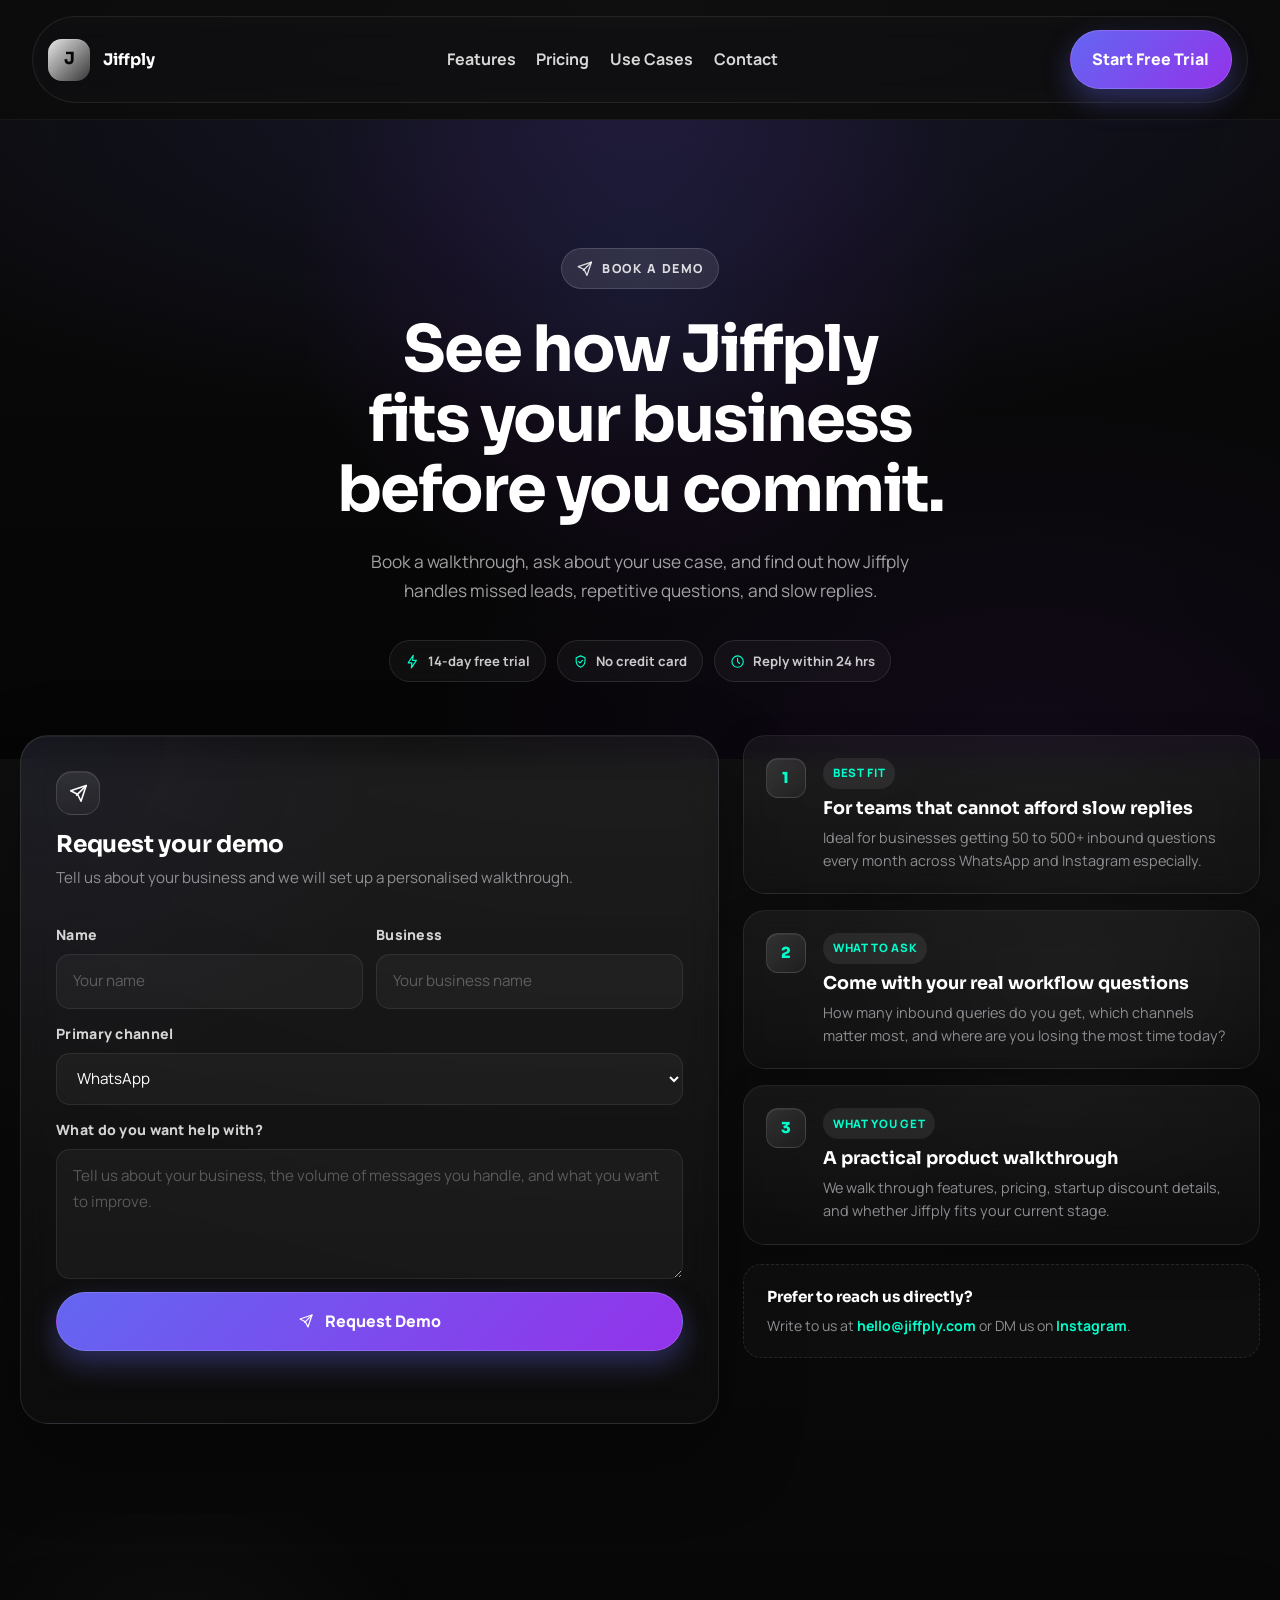
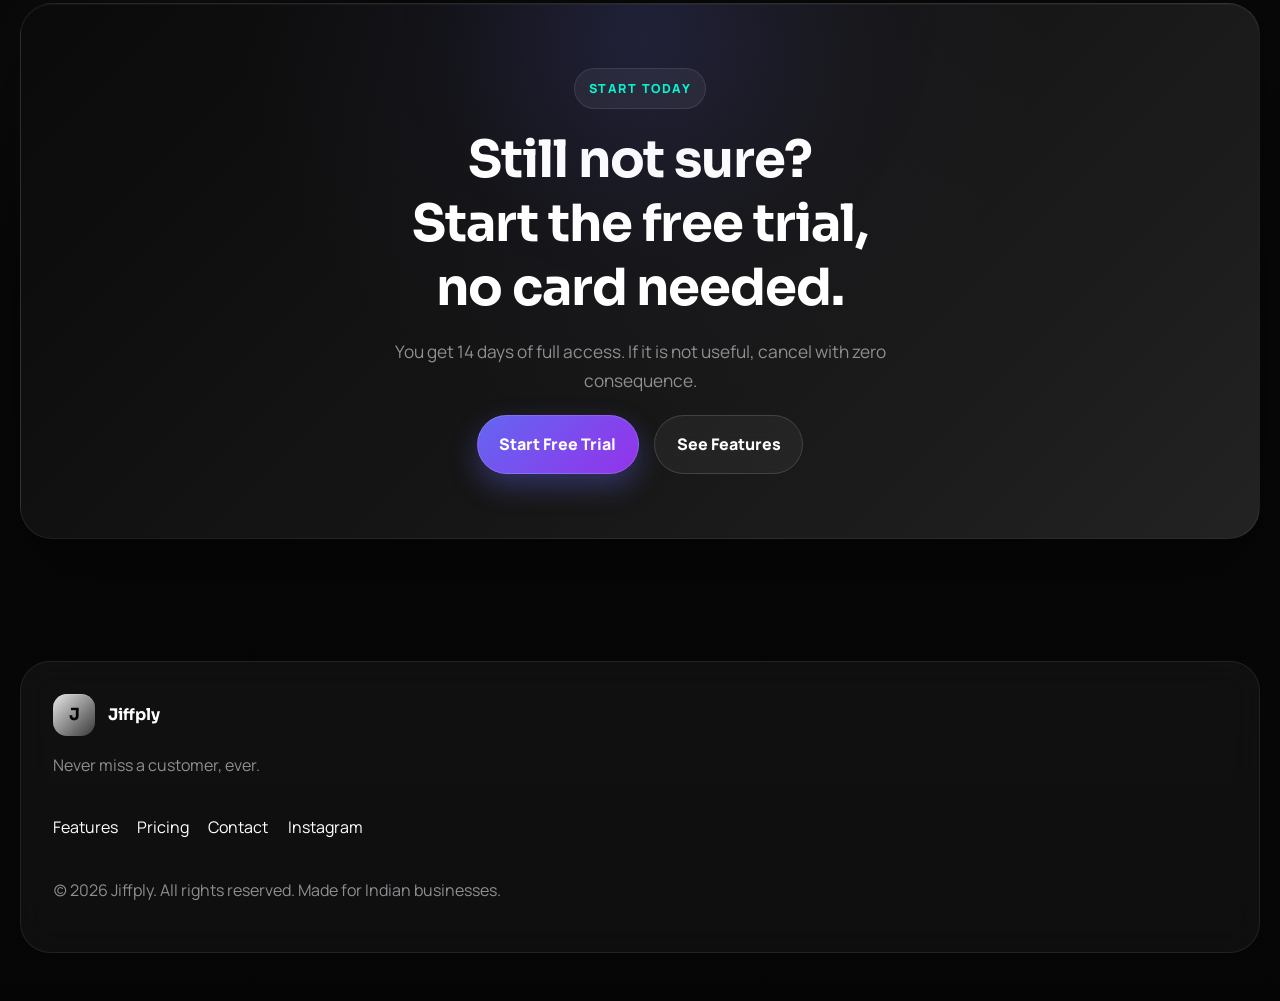
==== commit 6f098a67: "feat: implement base styling and site interactivity assets" ====
--- a/contact.html
+++ b/contact.html
@@ -113,7 +113,7 @@
           <div class="container">
             <div class="contact-hero-inner">
               <span class="eyebrow"><svg class="icon" aria-hidden="true"><use href="#icon-send"></use></svg> Book a demo</span>
-              <h1 class="contact-hero-title">See how Jiffply fits your business — before you commit.</h1>
+              <h1 class="contact-hero-title">See how Jiffply fits your business before you commit.</h1>
               <p class="contact-hero-lead">Book a walkthrough, ask about your use case, and find out how Jiffply handles missed leads, repetitive questions, and slow replies.</p>
               <div class="contact-trust-strip">
                 <div class="contact-trust-item">
--- a/assets/css/style.css
+++ b/assets/css/style.css
@@ -3255,7 +3255,7 @@
 /* ── Contact layout grid ── */
 .contact-layout {
   display: grid;
-  gap: 2rem;
+  gap: 1.25rem;
 }
 
 /* ── Form card ── */
@@ -3299,13 +3299,13 @@
 .contact-form-card .contact-form {
   padding: 1.5rem 2rem 2rem;
   display: grid;
-  gap: 1.1rem;
+  gap: 0.8rem;
 }
 
 .contact-form-row {
   display: grid;
   grid-template-columns: 1fr 1fr;
-  gap: 1rem;
+  gap: 0.8rem;
 }
 
 .contact-form-card .field label {
@@ -3505,14 +3505,14 @@
 @media (min-width: 720px) {
   .contact-layout {
     grid-template-columns: minmax(0, 1.15fr) minmax(0, 0.85fr);
-    gap: 2rem;
+    gap: 1.25rem;
     align-items: start;
   }
 }
 
 @media (min-width: 960px) {
   .contact-layout {
-    gap: 2.5rem;
+    gap: 1.5rem;
   }
 
   .contact-form-head {
@@ -3566,7 +3566,7 @@
 
   .contact-layout {
     grid-template-columns: 1fr;
-    gap: 1.5rem;
+    gap: 1.25rem;
   }
 
   .contact-form-head {
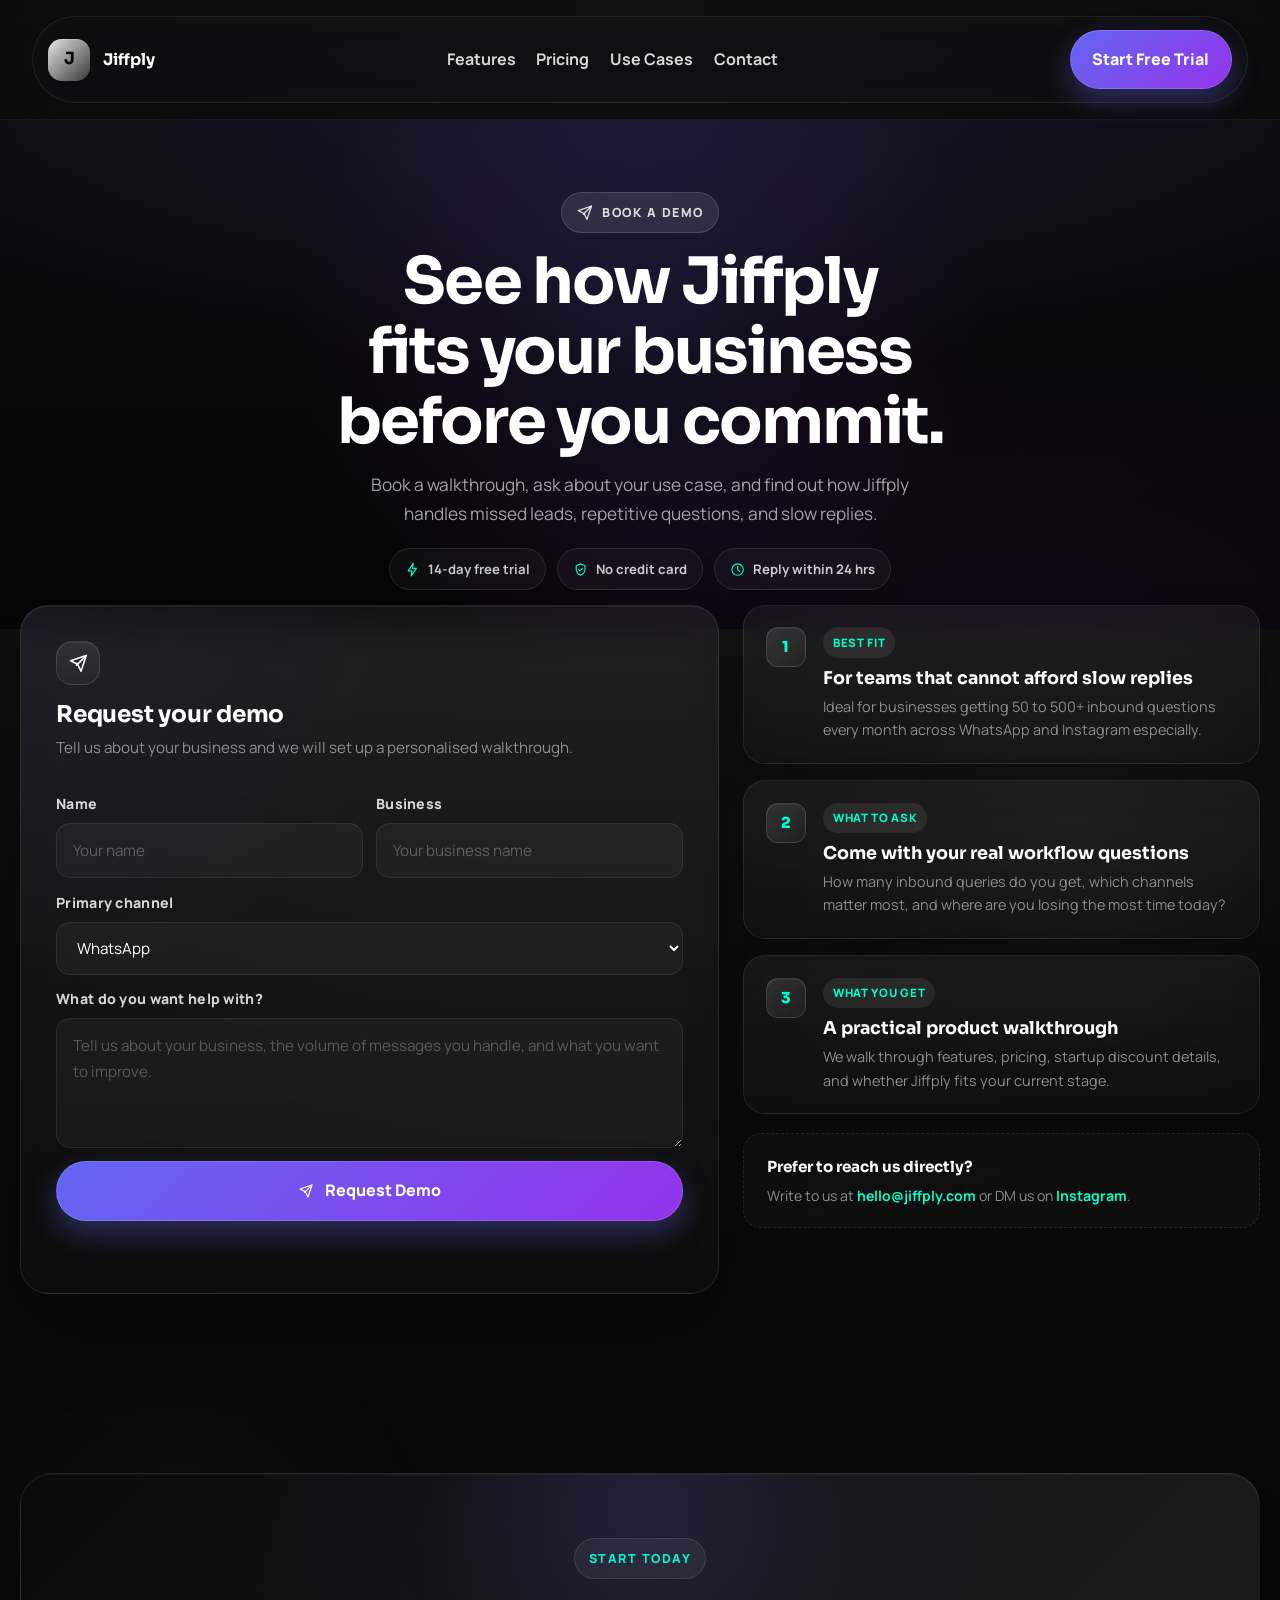
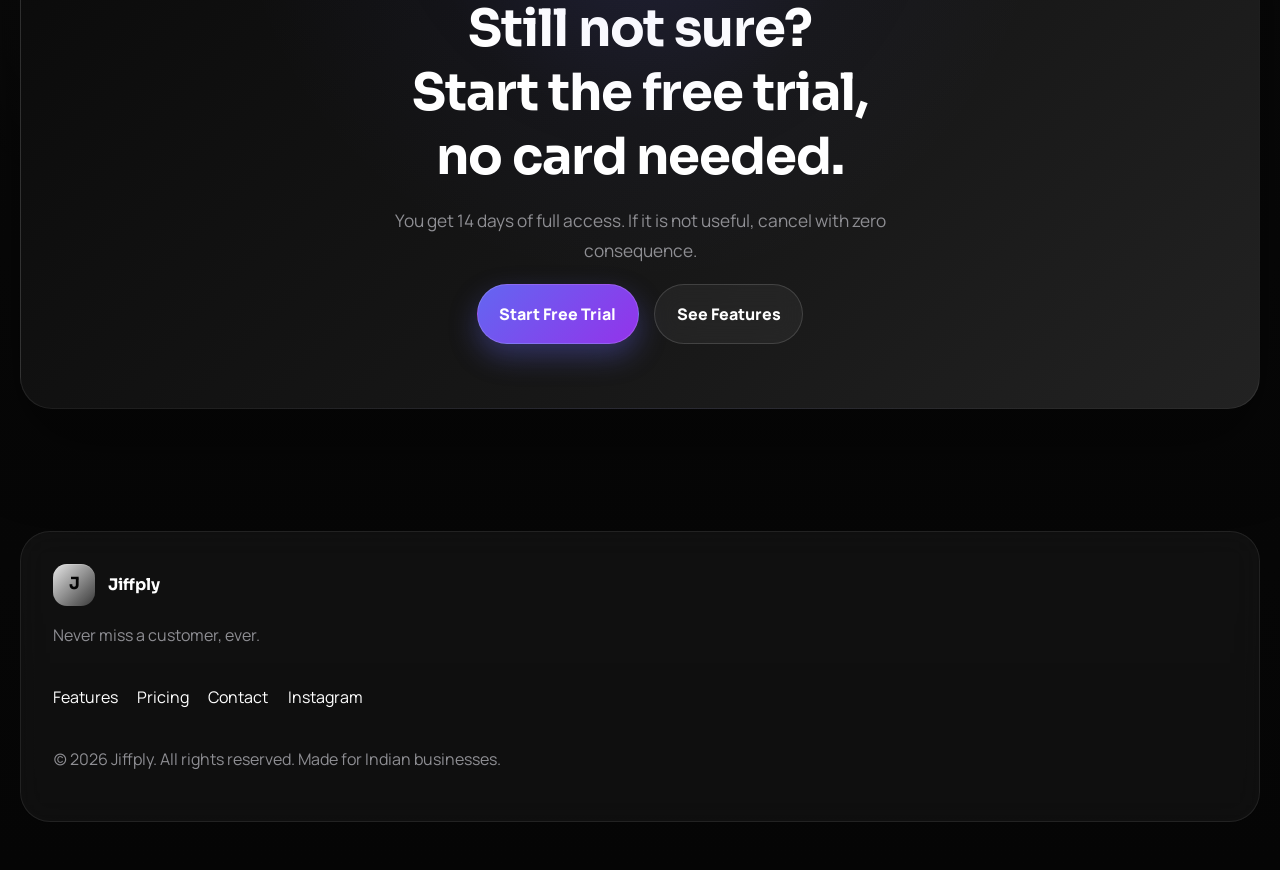
==== commit 904247e4: "fix: enforce required fields in contact form and add new central stylesheet" ====
--- a/contact.html
+++ b/contact.html
@@ -138,7 +138,7 @@
           <div class="container contact-layout">
             <!-- Form Column -->
             <div class="contact-form-col">
-              <div class="contact-form-card reveal">
+              <div class="contact-form-card">
                 <div class="contact-form-head">
                   <div class="feature-icon icon-compact"><svg class="icon" aria-hidden="true"><use href="#icon-send"></use></svg></div>
                   <h2 class="contact-form-title">Request your demo</h2>
@@ -148,16 +148,16 @@
                   <div class="contact-form-row">
                     <div class="field">
                       <label for="name">Name</label>
-                      <input id="name" name="name" type="text" placeholder="Your name" />
+                      <input id="name" name="name" type="text" placeholder="Your name" required />
                     </div>
                     <div class="field">
                       <label for="business">Business</label>
-                      <input id="business" name="business" type="text" placeholder="Your business name" />
+                      <input id="business" name="business" type="text" placeholder="Your business name" required />
                     </div>
                   </div>
                   <div class="field">
                     <label for="channel">Primary channel</label>
-                    <select id="channel" name="channel">
+                    <select id="channel" name="channel" required>
                       <option>WhatsApp</option>
                       <option>Instagram</option>
                       <option>Website</option>
@@ -166,7 +166,7 @@
                   </div>
                   <div class="field">
                     <label for="message">What do you want help with?</label>
-                    <textarea id="message" name="message" placeholder="Tell us about your business, the volume of messages you handle, and what you want to improve."></textarea>
+                    <textarea id="message" name="message" placeholder="Tell us about your business, the volume of messages you handle, and what you want to improve." required></textarea>
                   </div>
                   <button class="btn btn-primary contact-submit-btn" type="submit">
                     <svg class="icon" aria-hidden="true"><use href="#icon-send"></use></svg>
@@ -180,7 +180,7 @@
             <!-- Info Column -->
             <div class="contact-info-col">
               <div class="contact-info-stack">
-                <article class="contact-info-card reveal">
+                <article class="contact-info-card">
                   <div class="contact-info-number">1</div>
                   <div class="contact-info-body">
                     <span class="card-kicker">Best fit</span>
@@ -188,7 +188,7 @@
                     <p class="muted">Ideal for businesses getting 50 to 500+ inbound questions every month across WhatsApp and Instagram especially.</p>
                   </div>
                 </article>
-                <article class="contact-info-card reveal">
+                <article class="contact-info-card">
                   <div class="contact-info-number">2</div>
                   <div class="contact-info-body">
                     <span class="card-kicker">What to ask</span>
@@ -196,7 +196,7 @@
                     <p class="muted">How many inbound queries do you get, which channels matter most, and where are you losing the most time today?</p>
                   </div>
                 </article>
-                <article class="contact-info-card reveal">
+                <article class="contact-info-card">
                   <div class="contact-info-number">3</div>
                   <div class="contact-info-body">
                     <span class="card-kicker">What you get</span>
@@ -207,7 +207,7 @@
               </div>
 
               <!-- Direct contact mini-section -->
-              <div class="contact-direct-card reveal">
+              <div class="contact-direct-card">
                 <strong>Prefer to reach us directly?</strong>
                 <p class="muted">Write to us at <a href="mailto:hello@jiffply.com" class="contact-email-link">hello@jiffply.com</a> or DM us on <a href="https://www.instagram.com/jiffply/" target="_blank" rel="noreferrer" class="contact-email-link">Instagram</a>.</p>
               </div>
--- a/assets/css/style.css
+++ b/assets/css/style.css
@@ -3154,7 +3154,7 @@
 /* ── Hero ── */
 .contact-hero {
   position: relative;
-  padding: clamp(5rem, 10vw, 8rem) 0 clamp(3rem, 6vw, 5rem);
+  padding: clamp(3rem, 6vw, 4.5rem) 0 clamp(1.5rem, 3vw, 2.5rem);
   text-align: center;
   overflow: hidden;
   color: #fff;
@@ -3196,11 +3196,11 @@
 }
 
 .contact-hero .eyebrow {
-  margin-bottom: 1.6rem;
+  margin-bottom: 0.85rem;
 }
 
 .contact-hero-title {
-  margin: 0 0 1.3rem;
+  margin: 0 0 0.75rem;
   font-family: "Sora", sans-serif;
   font-size: clamp(2.4rem, 5.5vw, 4rem);
   line-height: 1.1;
@@ -3209,7 +3209,7 @@
 }
 
 .contact-hero-lead {
-  margin: 0 auto 2.2rem;
+  margin: 0 auto 1.25rem;
   max-width: 560px;
   font-size: 1.08rem;
   line-height: 1.7;
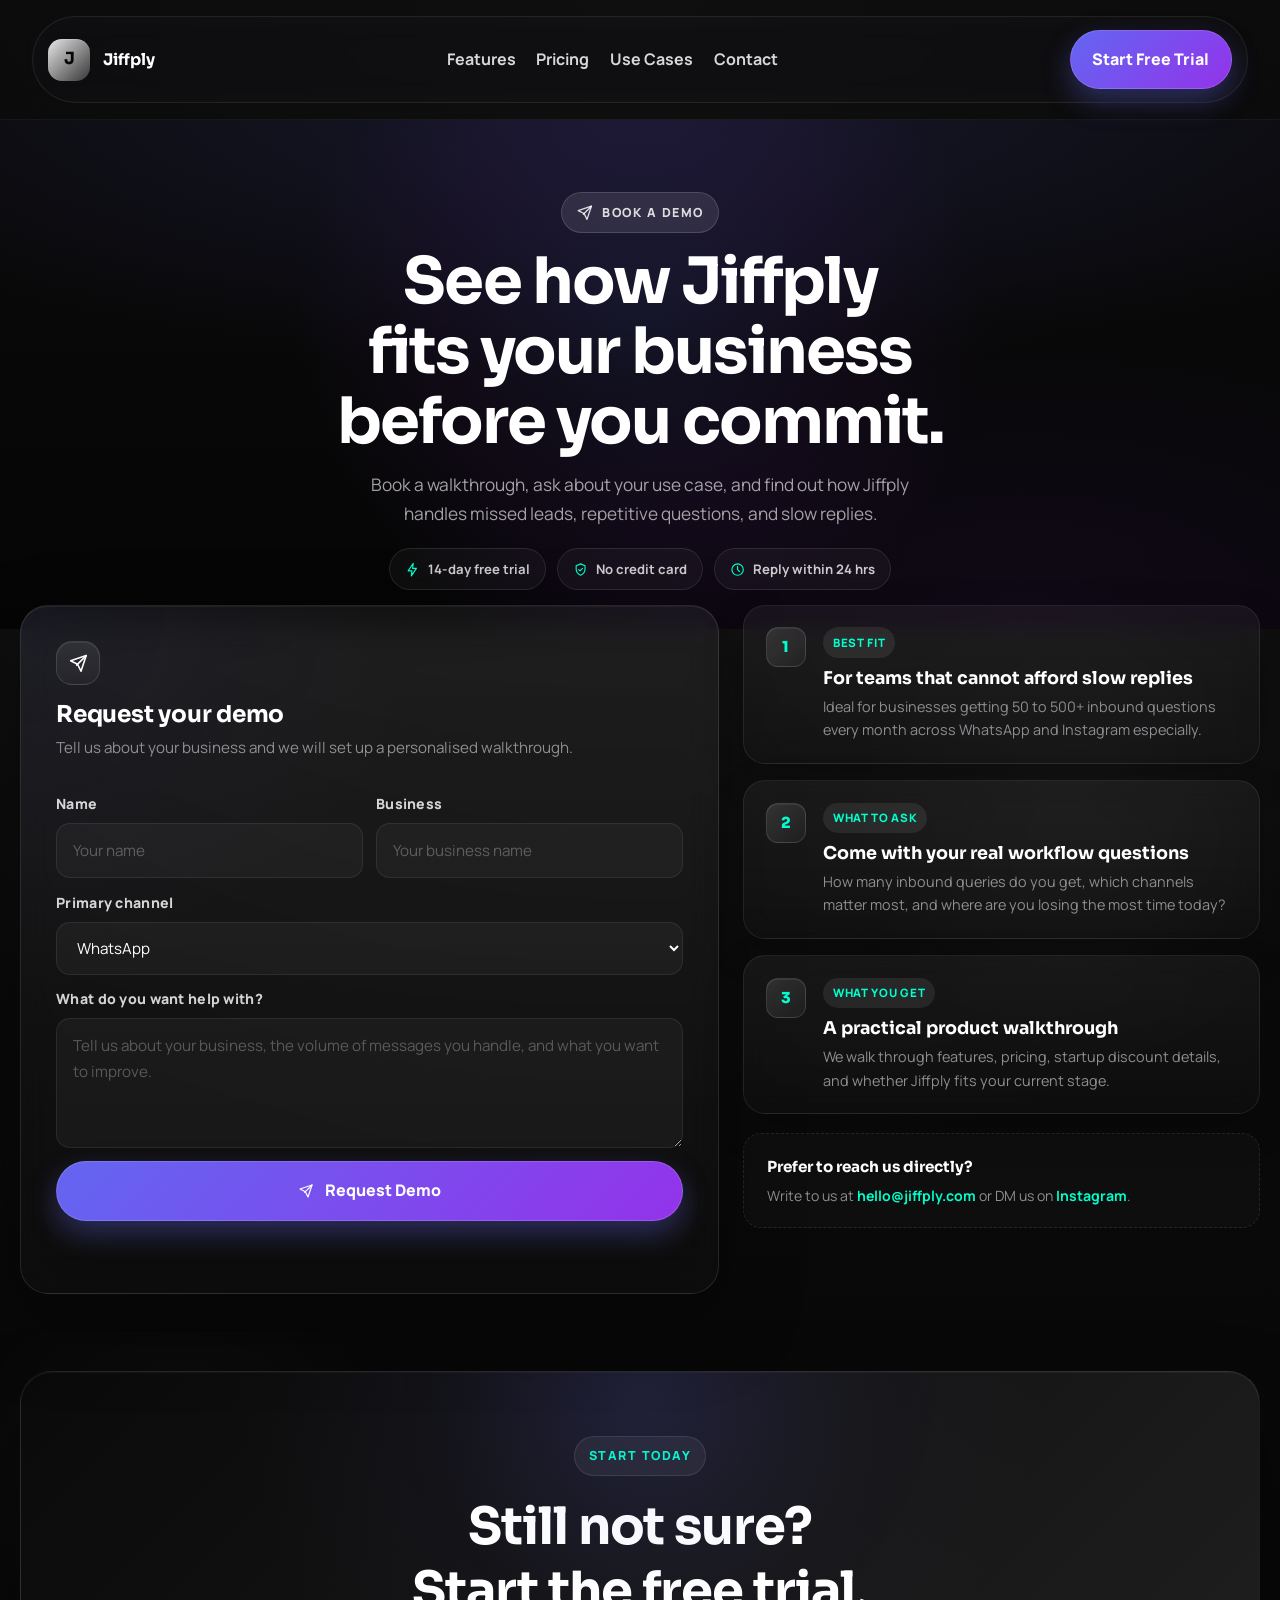
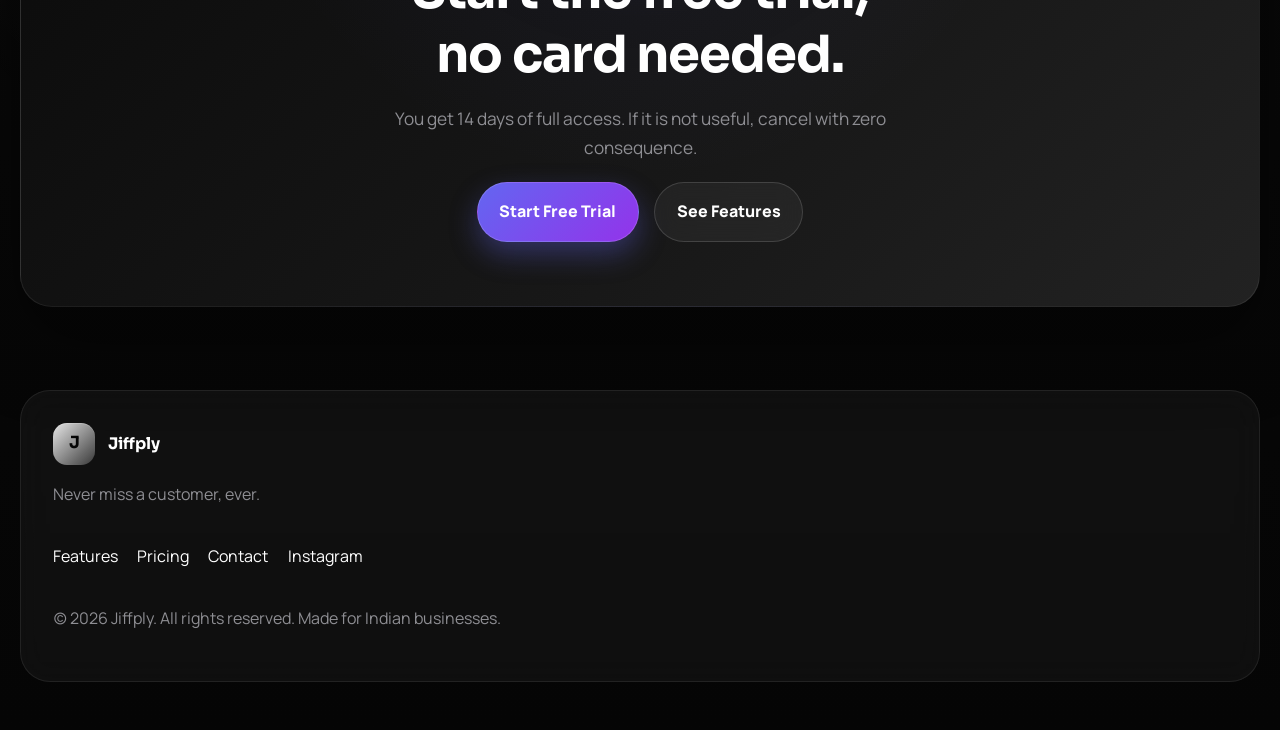
==== commit 27f666e8: "feat: add global styles and apply contact-cta-section class to contact page" ====
--- a/contact.html
+++ b/contact.html
@@ -216,7 +216,7 @@
         </section>
 
         <!-- ═══ CTA BAND ═══ -->
-        <section class="section">
+        <section class="section contact-cta-section">
           <div class="container">
             <div class="contact-cta-band reveal">
               <div class="contact-cta-glow" aria-hidden="true"></div>
--- a/assets/css/style.css
+++ b/assets/css/style.css
@@ -3247,9 +3247,15 @@
 /* ── Contact section ── */
 .contact-section {
   padding-top: 0;
+  padding-bottom: clamp(1.5rem, 3vw, 2.5rem);
   margin-top: -1.5rem;
   position: relative;
   z-index: 2;
+}
+
+.contact-cta-section {
+  padding-top: clamp(1.5rem, 3vw, 2.5rem) !important;
+  padding-bottom: clamp(2rem, 4vw, 3.5rem) !important;
 }
 
 /* ── Contact layout grid ── */
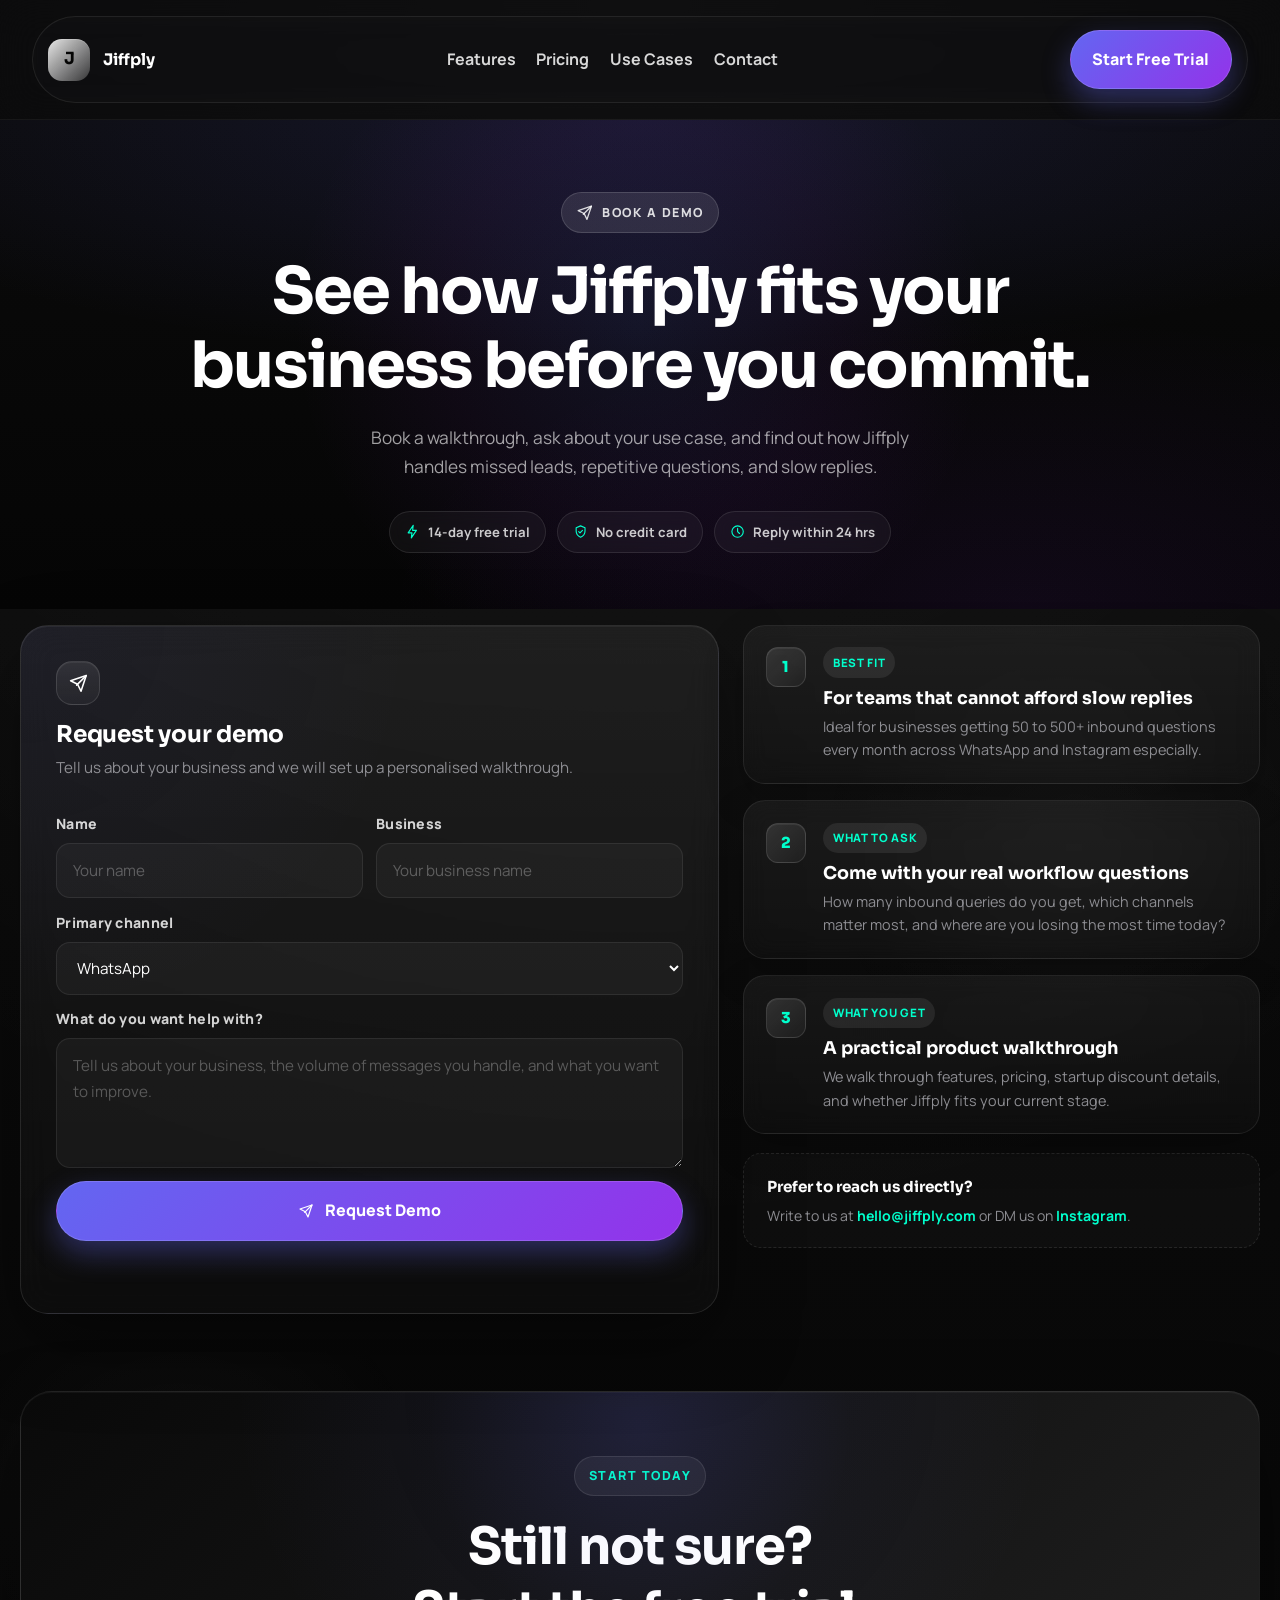
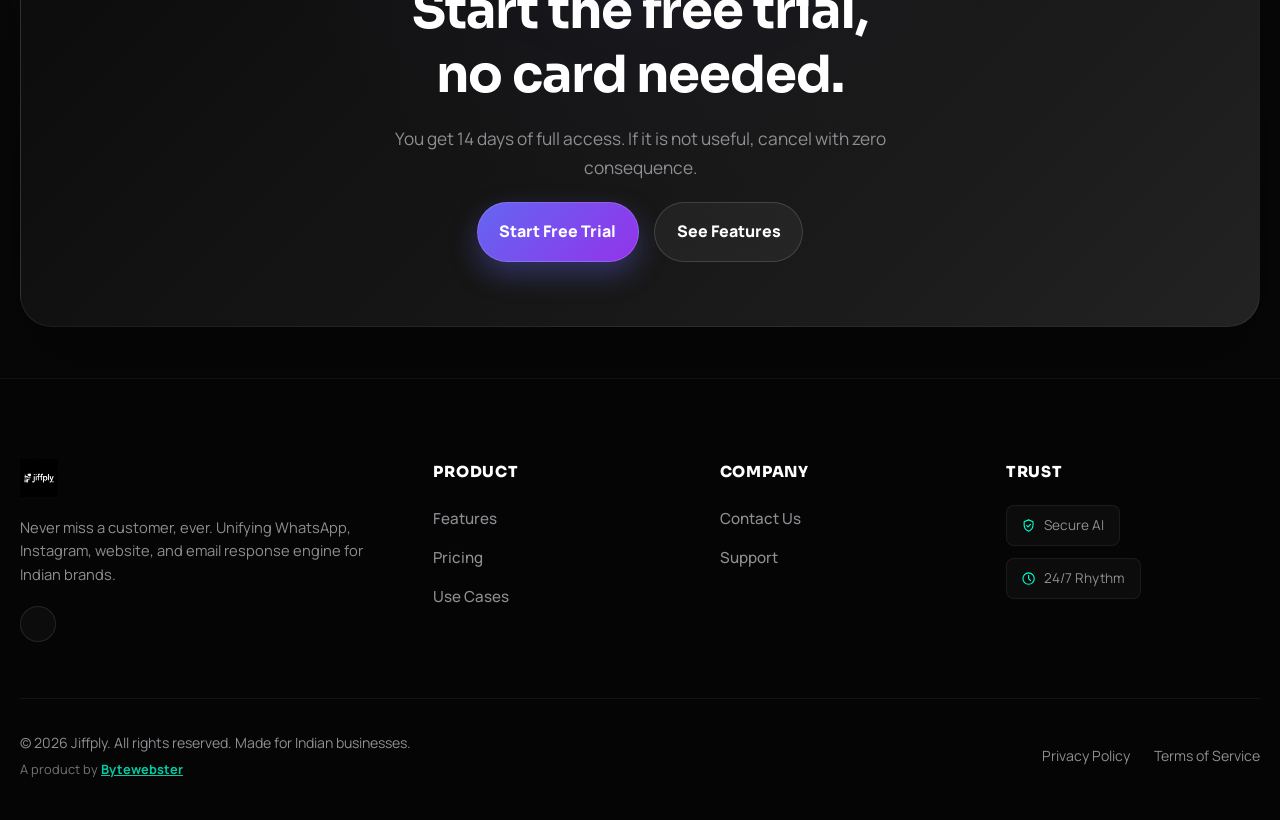
==== commit 72844bea: "feat: overhaul footer design and implement new global stylesheet" ====
--- a/contact.html
+++ b/contact.html
@@ -233,20 +233,54 @@
       </main>
 
       <footer class="site-footer">
-        <div class="container">
-          <div class="footer-shell">
-            <div>
-              <a class="brand" href="index.html" style="color: var(--ink);"><span class="brand-mark"><span>J</span></span><span>Jiffply</span></a>
-              <p class="footer-meta">Never miss a customer, ever.</p>
-            </div>
-            <div class="footer-links">
-              <a href="features.html">Features</a>
-              <a href="pricing.html">Pricing</a>
-              <a href="contact.html">Contact</a>
-              <a href="https://www.instagram.com/jiffply/" target="_blank" rel="noreferrer">Instagram</a>
-            </div>
-            <div class="footer-meta">
-              <p>(c) 2026 Jiffply. All rights reserved. Made for Indian businesses.</p>
+        <div class="container footer-container">
+          <div class="footer-grid">
+            <div class="footer-brand-col">
+              <a href="index.html" aria-label="Jiffply Home">
+                <img src="assets/images/logo-full.png" alt="Jiffply Logo" class="footer-logo" />
+              </a>
+              <p class="footer-tagline">Never miss a customer, ever. Unifying WhatsApp, Instagram, website, and email response engine for Indian brands.</p>
+              <div class="footer-socials">
+                <a class="social-icon-btn" href="https://www.instagram.com/jiffply/" target="_blank" rel="noreferrer" aria-label="Instagram">
+                  <svg class="icon"><use href="#icon-instagram"></use></svg>
+                </a>
+              </div>
+            </div>
+            <div class="footer-links-col">
+              <h4 class="footer-col-title">Product</h4>
+              <ul class="footer-link-list">
+                <li><a href="features.html">Features</a></li>
+                <li><a href="pricing.html">Pricing</a></li>
+                <li><a href="index.html#use-cases">Use Cases</a></li>
+              </ul>
+            </div>
+            <div class="footer-links-col">
+              <h4 class="footer-col-title">Company</h4>
+              <ul class="footer-link-list">
+                <li><a href="contact.html">Contact Us</a></li>
+                <li><a href="mailto:hello@jiffply.com">Support</a></li>
+              </ul>
+            </div>
+            <div class="footer-links-col">
+              <h4 class="footer-col-title">Trust</h4>
+              <div class="footer-trust-badges">
+                <div class="trust-badge-pill">
+                  <svg class="icon"><use href="#icon-shield"></use></svg> Secure AI
+                </div>
+                <div class="trust-badge-pill">
+                  <svg class="icon"><use href="#icon-clock"></use></svg> 24/7 Rhythm
+                </div>
+              </div>
+            </div>
+          </div>
+          <div class="footer-bottom">
+            <div style="display: flex; flex-direction: column; gap: 0.25rem;">
+              <p class="footer-copyright">&copy; 2026 Jiffply. All rights reserved. Made for Indian businesses.</p>
+              <p style="font-size: 0.8rem; opacity: 0.8; margin: 0; text-align: left;">A product by <a href="https://bytewebster.com" target="_blank" rel="noreferrer" style="color: #00ffcc; font-weight: 700; text-decoration: underline;">Bytewebster</a></p>
+            </div>
+            <div class="footer-bottom-links">
+              <a href="#">Privacy Policy</a>
+              <a href="#">Terms of Service</a>
             </div>
           </div>
         </div>
--- a/assets/css/style.css
+++ b/assets/css/style.css
@@ -3154,7 +3154,7 @@
 /* ── Hero ── */
 .contact-hero {
   position: relative;
-  padding: clamp(3rem, 6vw, 4.5rem) 0 clamp(1.5rem, 3vw, 2.5rem);
+  padding: clamp(3rem, 6vw, 4.5rem) 0 clamp(2.5rem, 5vw, 3.5rem);
   text-align: center;
   overflow: hidden;
   color: #fff;
@@ -3191,25 +3191,25 @@
 }
 
 .contact-hero-inner {
-  max-width: 720px;
+  max-width: 920px;
   margin: 0 auto;
 }
 
 .contact-hero .eyebrow {
-  margin-bottom: 0.85rem;
+  margin-bottom: 1.4rem;
 }
 
 .contact-hero-title {
-  margin: 0 0 0.75rem;
+  margin: 0 0 1.25rem;
   font-family: "Sora", sans-serif;
   font-size: clamp(2.4rem, 5.5vw, 4rem);
-  line-height: 1.1;
+  line-height: 1.15;
   letter-spacing: -0.03em;
   text-wrap: balance;
 }
 
 .contact-hero-lead {
-  margin: 0 auto 1.25rem;
+  margin: 0 auto 1.85rem;
   max-width: 560px;
   font-size: 1.08rem;
   line-height: 1.7;
@@ -3248,7 +3248,7 @@
 .contact-section {
   padding-top: 0;
   padding-bottom: clamp(1.5rem, 3vw, 2.5rem);
-  margin-top: -1.5rem;
+  margin-top: 1rem;
   position: relative;
   z-index: 2;
 }
@@ -3630,3 +3630,178 @@
     justify-content: center;
   }
 }
+
+/* ============================================================================
+   JIFFPLY – FOOTER PREMIUM REDESIGN
+   ============================================================================ */
+
+.site-footer {
+  padding: 5rem 0 2.5rem;
+  background: #050505;
+  border-top: 1px solid rgba(255, 255, 255, 0.05);
+  position: relative;
+  z-index: 10;
+}
+
+.footer-container {
+  width: min(calc(100% - 2.5rem), 1460px) !important;
+  max-width: 1460px !important;
+  margin: 0 auto;
+}
+
+.footer-grid {
+  display: grid;
+  grid-template-columns: 1.5fr repeat(3, 1fr);
+  gap: 3rem 2rem;
+  padding-bottom: 3.5rem;
+  border-bottom: 1px solid rgba(255, 255, 255, 0.06);
+}
+
+.footer-brand-col {
+  display: flex;
+  flex-direction: column;
+  gap: 1.2rem;
+  max-width: 360px;
+}
+
+.footer-logo {
+  height: 38px;
+  width: auto;
+  display: block;
+}
+
+.footer-tagline {
+  margin: 0;
+  font-size: 0.92rem;
+  line-height: 1.6;
+  color: var(--ink-soft);
+}
+
+.footer-socials {
+  display: flex;
+  gap: 0.75rem;
+}
+
+.social-icon-btn {
+  width: 36px;
+  height: 36px;
+  border-radius: 50%;
+  border: 1px solid rgba(255, 255, 255, 0.1);
+  background: rgba(255, 255, 255, 0.03);
+  color: var(--ink-soft);
+  display: inline-grid;
+  place-items: center;
+  transition: all 0.2s ease;
+}
+
+.social-icon-btn:hover {
+  background: rgba(255, 255, 255, 0.08);
+  border-color: rgba(255, 255, 255, 0.2);
+  color: #fff;
+  transform: translateY(-2px);
+}
+
+.footer-col-title {
+  margin: 0 0 1.25rem;
+  font-family: "Sora", sans-serif;
+  font-size: 0.95rem;
+  font-weight: 800;
+  letter-spacing: 0.05em;
+  text-transform: uppercase;
+  color: #fff;
+}
+
+.footer-link-list {
+  list-style: none;
+  padding: 0;
+  margin: 0;
+  display: flex;
+  flex-direction: column;
+  gap: 0.75rem;
+}
+
+.footer-link-list a {
+  color: var(--ink-soft);
+  font-size: 0.95rem;
+  font-weight: 500;
+  transition: color 0.18s ease;
+}
+
+.footer-link-list a:hover {
+  color: #fff;
+}
+
+.footer-trust-badges {
+  display: flex;
+  flex-direction: column;
+  gap: 0.75rem;
+}
+
+.trust-badge-pill {
+  display: inline-flex;
+  align-items: center;
+  gap: 0.5rem;
+  padding: 0.5rem 0.9rem;
+  border-radius: 8px;
+  background: rgba(255, 255, 255, 0.03);
+  border: 1px solid rgba(255, 255, 255, 0.06);
+  font-size: 0.85rem;
+  color: var(--ink-soft);
+  width: fit-content;
+}
+
+.trust-badge-pill .icon {
+  width: 0.95rem;
+  height: 0.95rem;
+  color: var(--teal);
+}
+
+.footer-bottom {
+  display: flex;
+  justify-content: space-between;
+  align-items: center;
+  flex-wrap: wrap;
+  gap: 1.2rem;
+  padding-top: 2rem;
+  color: var(--ink-soft);
+  font-size: 0.88rem;
+}
+
+.footer-copyright {
+  margin: 0;
+}
+
+.footer-bottom-links {
+  display: flex;
+  gap: 1.5rem;
+}
+
+.footer-bottom-links a {
+  color: var(--ink-soft);
+  transition: color 0.18s ease;
+}
+
+.footer-bottom-links a:hover {
+  color: #fff;
+}
+
+/* Responsive Footer */
+@media (max-width: 959px) {
+  .footer-grid {
+    grid-template-columns: 1fr 1fr;
+    gap: 2.5rem 2rem;
+  }
+}
+
+@media (max-width: 599px) {
+  .footer-grid {
+    grid-template-columns: 1fr;
+    gap: 2rem;
+  }
+  
+  .footer-bottom {
+    flex-direction: column;
+    text-align: center;
+    align-items: center;
+  }
+}
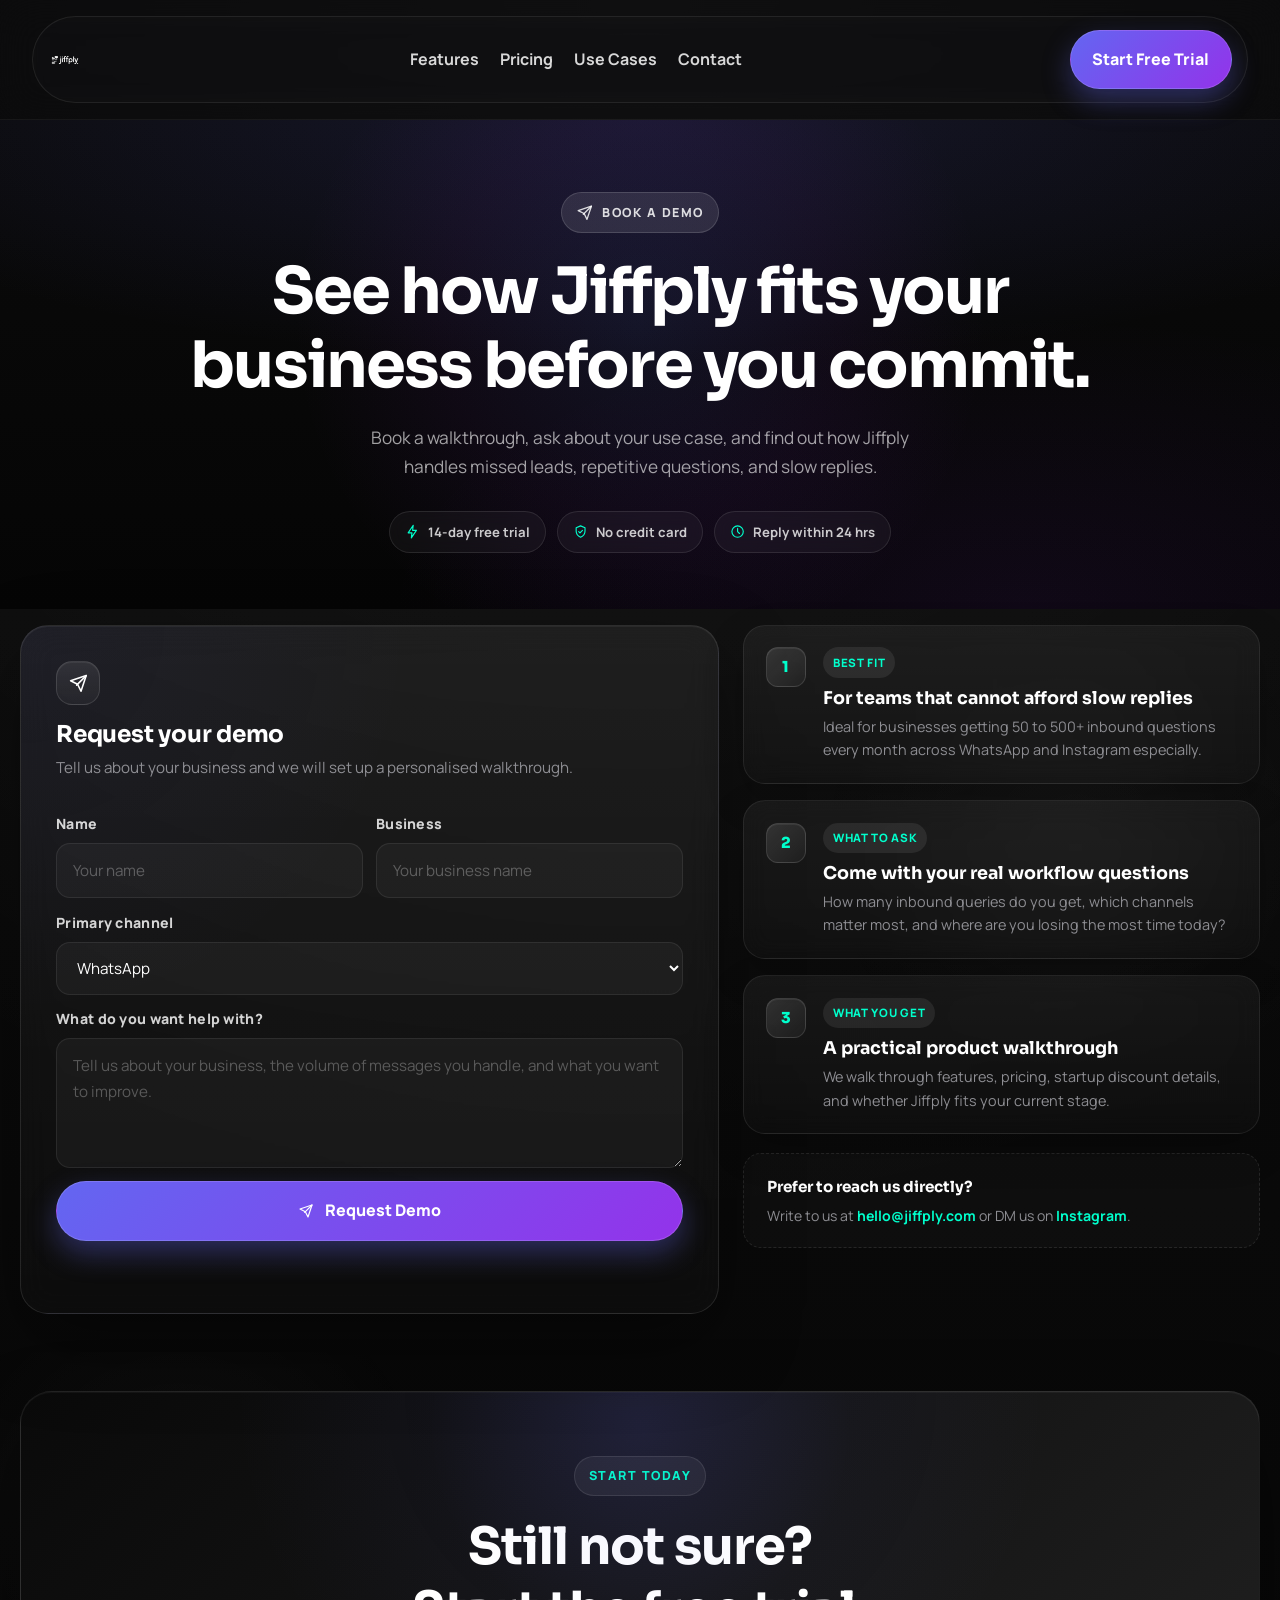
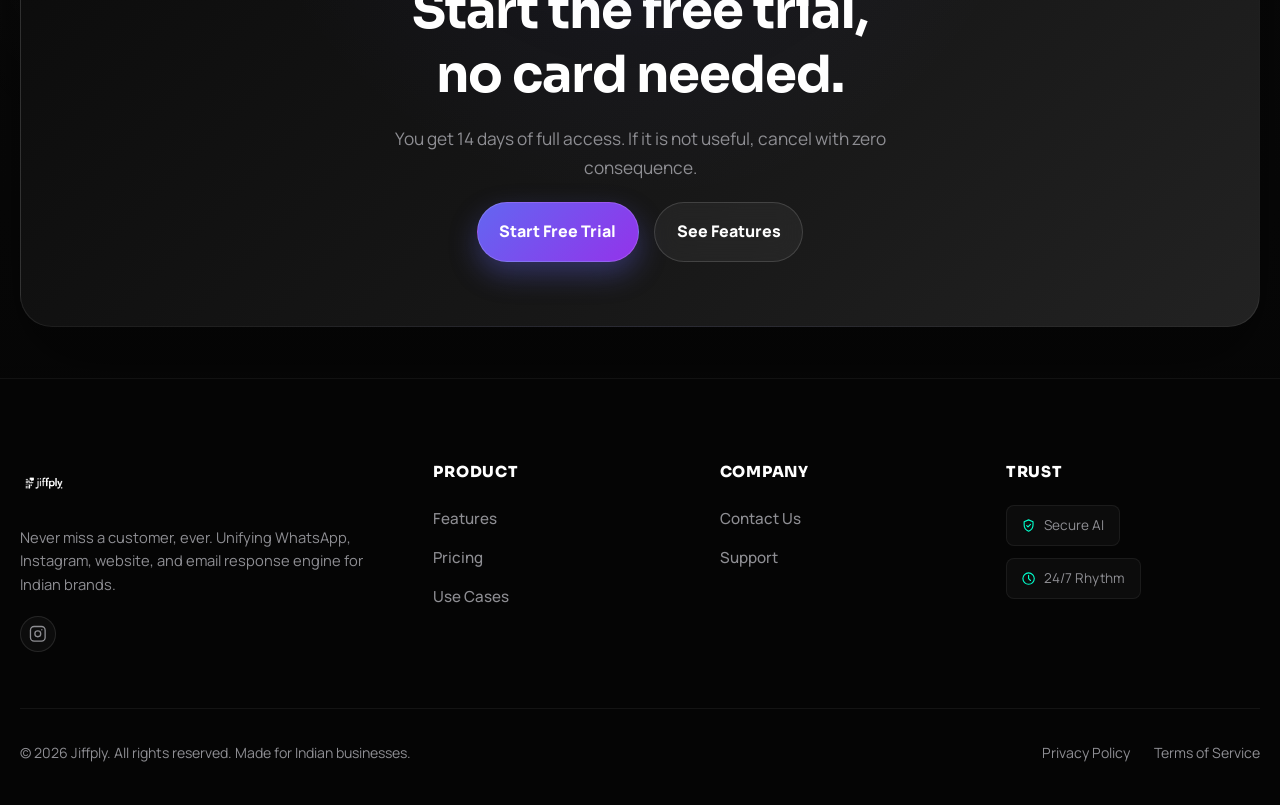
==== commit 9767c729: "feat: add site logo, update Instagram icon, and remove footer attribution link across pages" ====
--- a/contact.html
+++ b/contact.html
@@ -21,6 +21,11 @@
       <symbol id="icon-chat" viewBox="0 0 24 24">
         <path d="M7 17.5 4 20l1-4.2A8 8 0 1 1 20 12a8 8 0 0 1-8 8 8.2 8.2 0 0 1-5-1.7Z" />
       </symbol>
+      <symbol id="icon-instagram" viewBox="0 0 24 24">
+        <rect x="2" y="2" width="20" height="20" rx="5" ry="5" />
+        <circle cx="12" cy="12" r="4" />
+        <line x1="17.5" y1="6.5" x2="17.51" y2="6.5" />
+      </symbol>
       <symbol id="icon-file" viewBox="0 0 24 24">
         <path d="M14 3H8a2 2 0 0 0-2 2v14a2 2 0 0 0 2 2h8a2 2 0 0 0 2-2V7Z" />
         <path d="M14 3v4h4" />
@@ -61,7 +66,9 @@
       <header class="site-header" data-header>
         <div class="container">
           <div class="nav-wrap">
-            <a class="brand" href="index.html"><span class="brand-mark"><span>J</span></span><span>Jiffply</span></a>
+            <a class="brand" href="index.html" aria-label="Jiffply Home">
+              <img src="assets/images/logo-full.png" alt="Jiffply Logo" class="navbar-logo" />
+            </a>
             <nav class="nav-links" aria-label="Primary">
               <a href="features.html">Features</a>
               <a href="pricing.html">Pricing</a>
@@ -83,9 +90,8 @@
           <div class="mobile-backdrop" data-mobile-backdrop hidden></div>
           <aside class="mobile-panel" data-mobile-panel hidden role="dialog" aria-modal="true" aria-label="Mobile navigation">
             <div class="mobile-panel-head">
-              <a class="brand" href="index.html" aria-label="Jiffply home">
-                <span class="brand-mark"><span>J</span></span>
-                <span>Jiffply</span>
+              <a class="brand" href="index.html" aria-label="Jiffply Home">
+                <img src="assets/images/logo-full.png" alt="Jiffply Logo" class="navbar-logo" />
               </a>
               <button class="mobile-close" type="button" aria-label="Close menu" data-menu-close>
                 <span class="sr-only">Close menu</span>
@@ -276,7 +282,6 @@
           <div class="footer-bottom">
             <div style="display: flex; flex-direction: column; gap: 0.25rem;">
               <p class="footer-copyright">&copy; 2026 Jiffply. All rights reserved. Made for Indian businesses.</p>
-              <p style="font-size: 0.8rem; opacity: 0.8; margin: 0; text-align: left;">A product by <a href="https://bytewebster.com" target="_blank" rel="noreferrer" style="color: #00ffcc; font-weight: 700; text-decoration: underline;">Bytewebster</a></p>
             </div>
             <div class="footer-bottom-links">
               <a href="#">Privacy Policy</a>
--- a/assets/css/style.css
+++ b/assets/css/style.css
@@ -757,6 +757,12 @@
   color: #fff;
 }
 
+.navbar-logo {
+  height: 34px;
+  width: auto;
+  display: block;
+}
+
 .brand-mark {
   width: 42px;
   height: 42px;
@@ -3665,7 +3671,7 @@
 }
 
 .footer-logo {
-  height: 38px;
+  height: 48px;
   width: auto;
   display: block;
 }
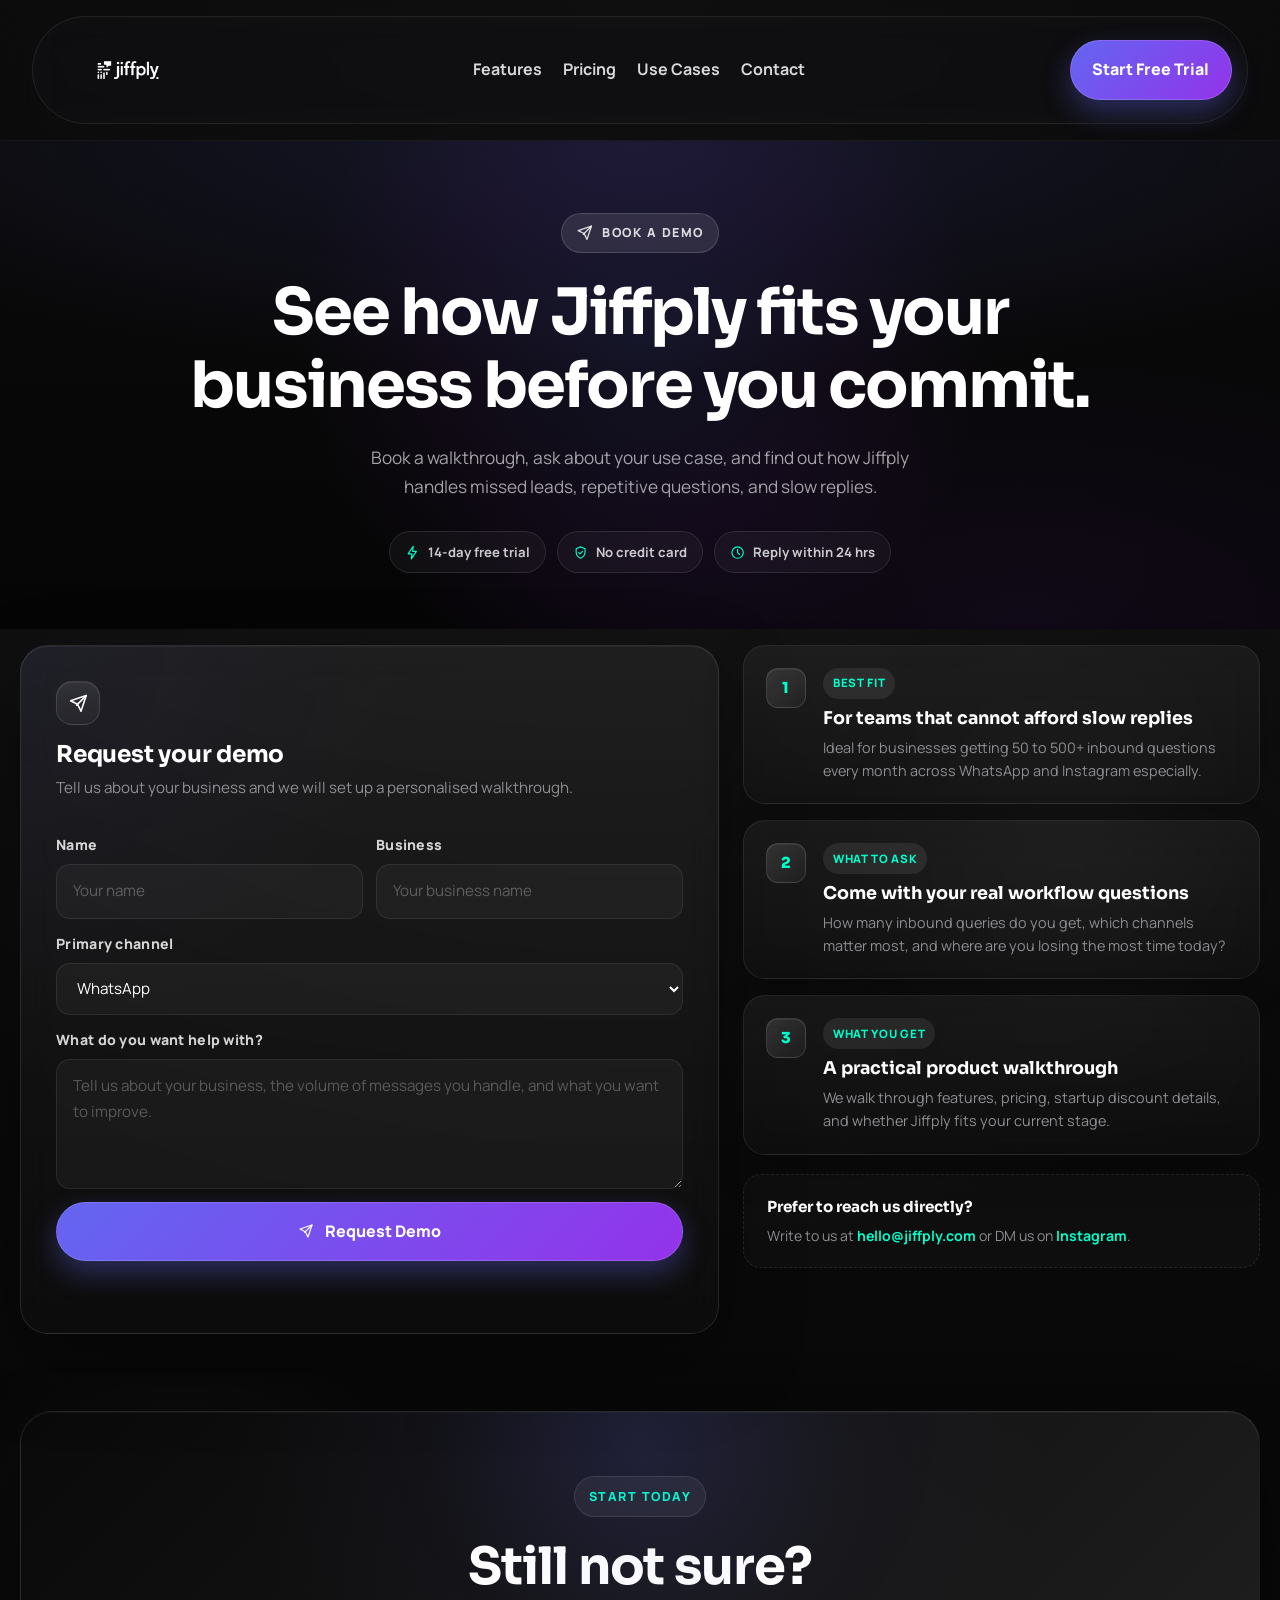
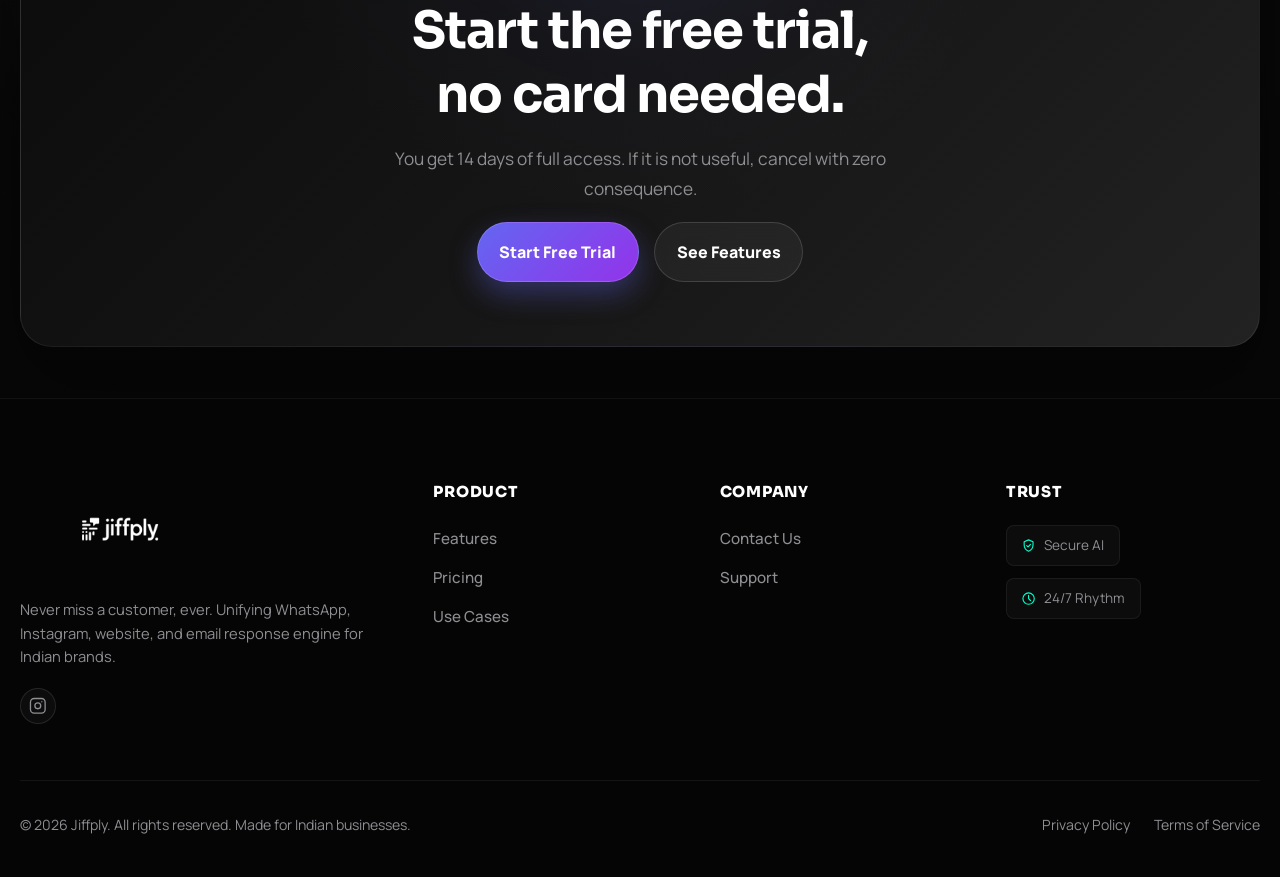
==== commit 58de065b: "feat: create privacy policy and terms of service pages and link them in the footer across all site p" ====
--- a/contact.html
+++ b/contact.html
@@ -284,8 +284,8 @@
               <p class="footer-copyright">&copy; 2026 Jiffply. All rights reserved. Made for Indian businesses.</p>
             </div>
             <div class="footer-bottom-links">
-              <a href="#">Privacy Policy</a>
-              <a href="#">Terms of Service</a>
+              <a href="privacy.html">Privacy Policy</a>
+              <a href="terms.html">Terms of Service</a>
             </div>
           </div>
         </div>
--- a/assets/css/style.css
+++ b/assets/css/style.css
@@ -758,9 +758,10 @@
 }
 
 .navbar-logo {
-  height: 34px;
-  width: auto;
-  display: block;
+  height: auto;
+  width: 160px;
+  max-height: 80px;
+  object-fit: contain;
 }
 
 .brand-mark {
@@ -3671,9 +3672,10 @@
 }
 
 .footer-logo {
-  height: 48px;
-  width: auto;
-  display: block;
+  height: auto;
+  width: 200px;
+  max-height: 100px;
+  object-fit: contain;
 }
 
 .footer-tagline {
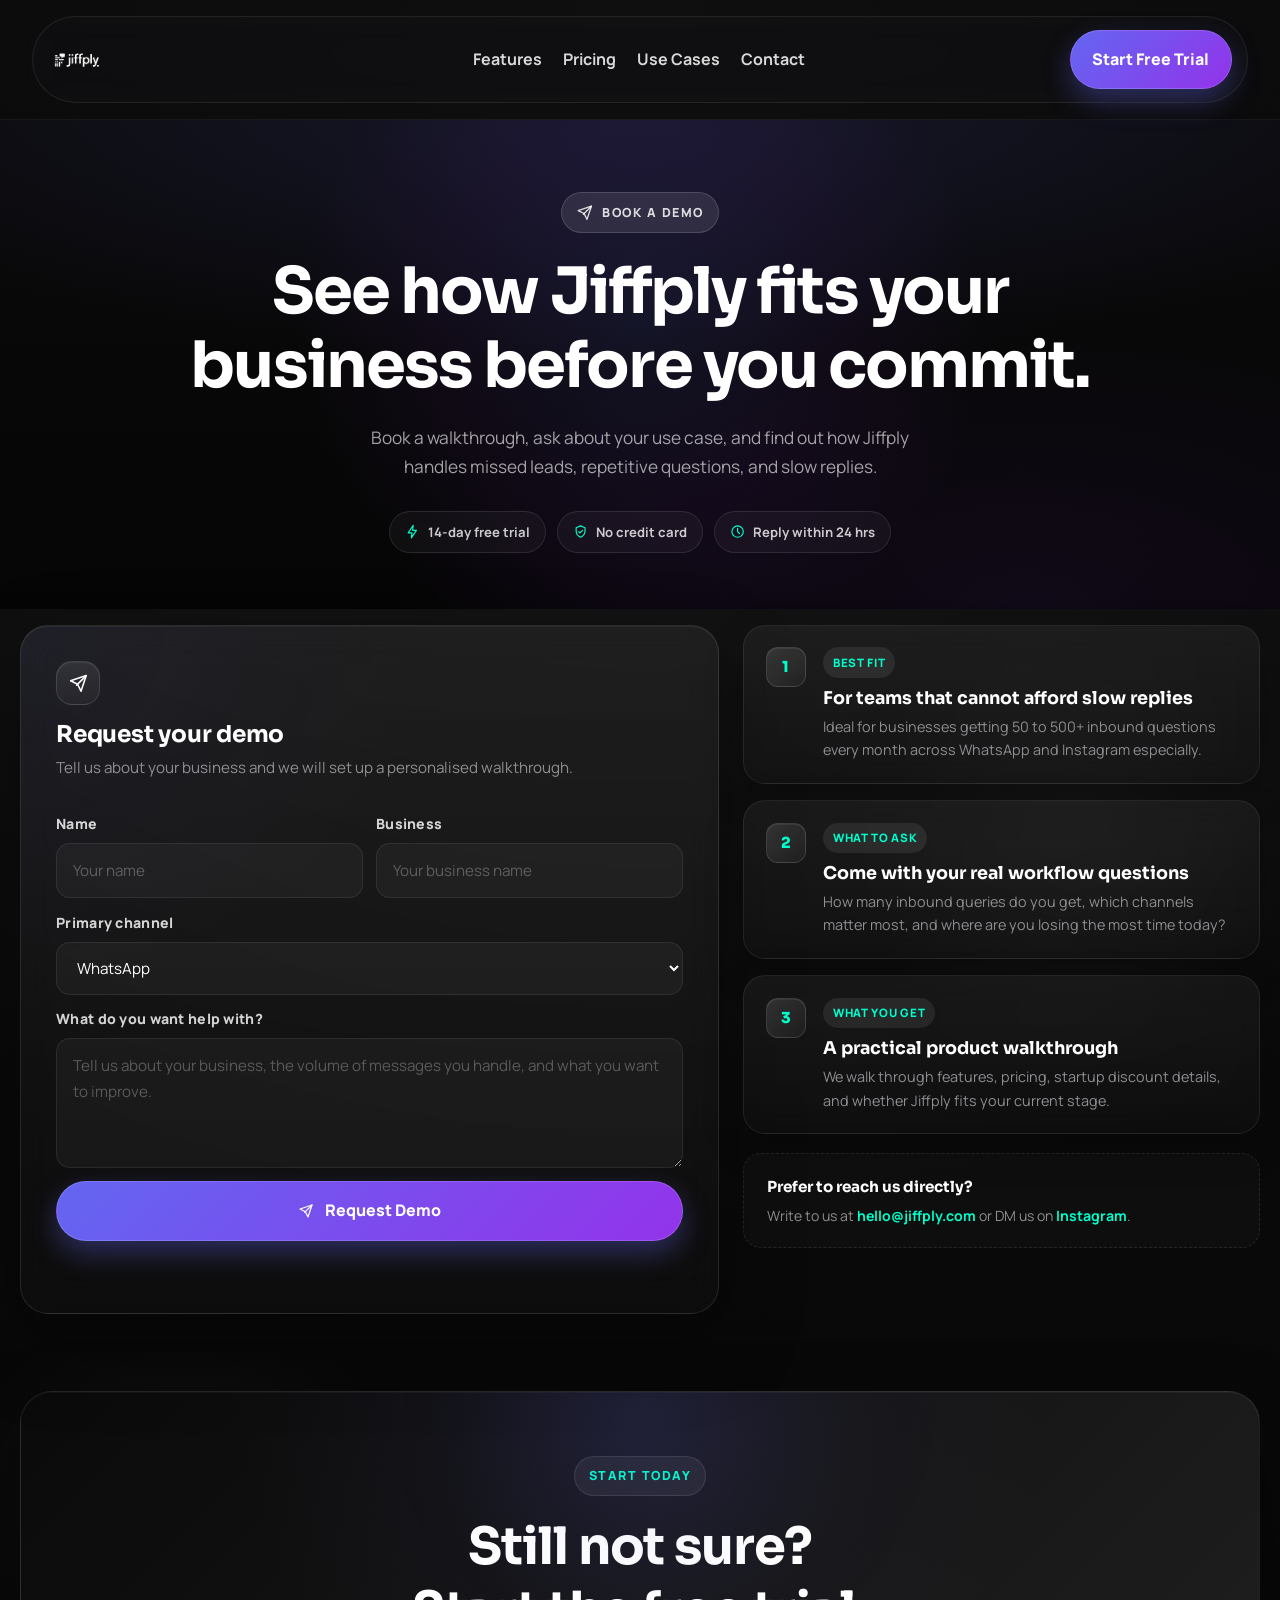
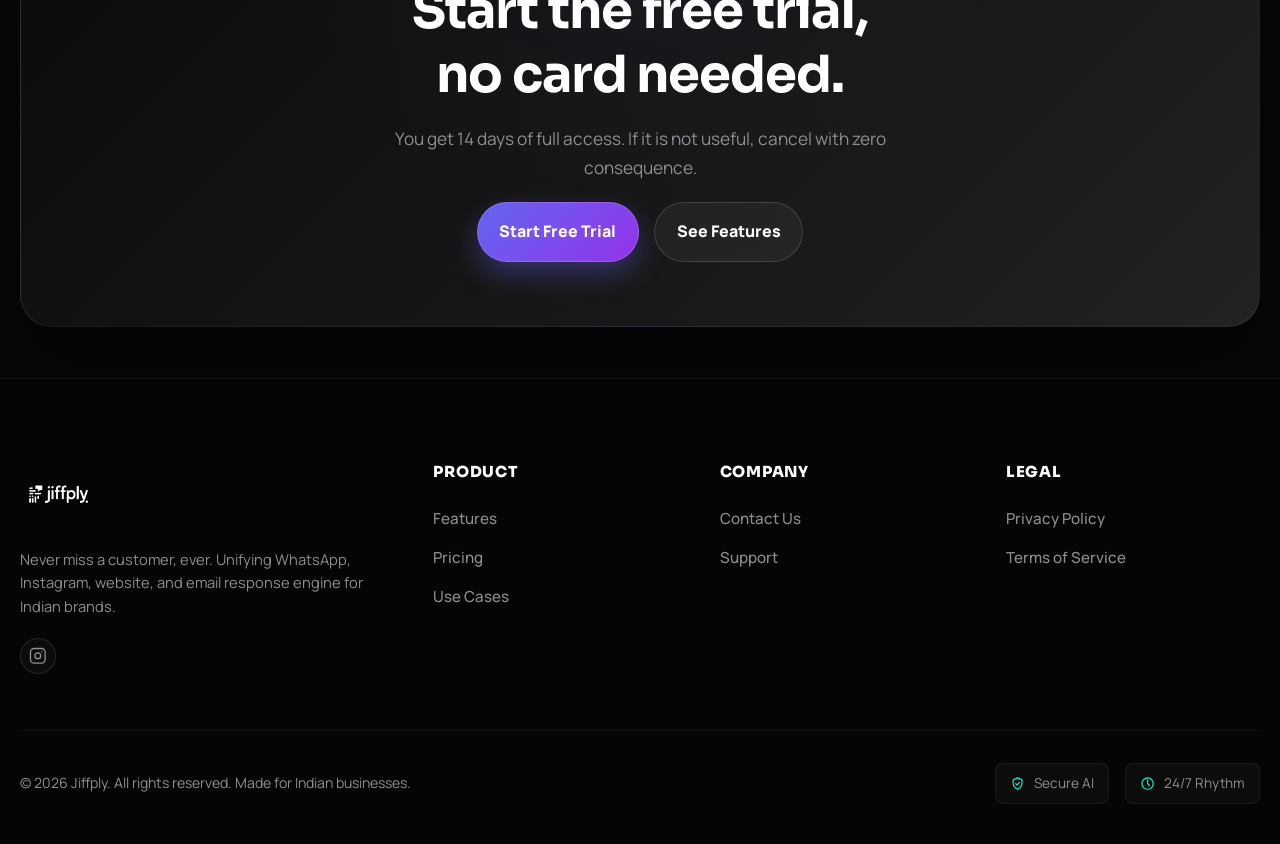
==== commit f556e88a: "feat: redesign footer layout and initialize global base stylesheet" ====
--- a/contact.html
+++ b/contact.html
@@ -268,24 +268,24 @@
               </ul>
             </div>
             <div class="footer-links-col">
-              <h4 class="footer-col-title">Trust</h4>
-              <div class="footer-trust-badges">
-                <div class="trust-badge-pill">
-                  <svg class="icon"><use href="#icon-shield"></use></svg> Secure AI
-                </div>
-                <div class="trust-badge-pill">
-                  <svg class="icon"><use href="#icon-clock"></use></svg> 24/7 Rhythm
-                </div>
-              </div>
+              <h4 class="footer-col-title">Legal</h4>
+              <ul class="footer-link-list">
+                <li><a href="privacy.html">Privacy Policy</a></li>
+                <li><a href="terms.html">Terms of Service</a></li>
+              </ul>
             </div>
           </div>
           <div class="footer-bottom">
             <div style="display: flex; flex-direction: column; gap: 0.25rem;">
               <p class="footer-copyright">&copy; 2026 Jiffply. All rights reserved. Made for Indian businesses.</p>
             </div>
-            <div class="footer-bottom-links">
-              <a href="privacy.html">Privacy Policy</a>
-              <a href="terms.html">Terms of Service</a>
+            <div class="footer-trust-badges" style="flex-direction: row; gap: 1rem;">
+              <div class="trust-badge-pill">
+                <svg class="icon"><use href="#icon-shield"></use></svg> Secure AI
+              </div>
+              <div class="trust-badge-pill">
+                <svg class="icon"><use href="#icon-clock"></use></svg> 24/7 Rhythm
+              </div>
             </div>
           </div>
         </div>
--- a/assets/css/style.css
+++ b/assets/css/style.css
@@ -760,8 +760,11 @@
 .navbar-logo {
   height: auto;
   width: 160px;
-  max-height: 80px;
+  max-height: 50px;
   object-fit: contain;
+  object-position: left center;
+  transform: scale(1.15);
+  transform-origin: left center;
 }
 
 .brand-mark {
@@ -3673,9 +3676,12 @@
 
 .footer-logo {
   height: auto;
-  width: 200px;
-  max-height: 100px;
+  width: 240px;
+  max-height: 70px;
   object-fit: contain;
+  object-position: left center;
+  transform: scale(1.1);
+  transform-origin: left center;
 }
 
 .footer-tagline {
